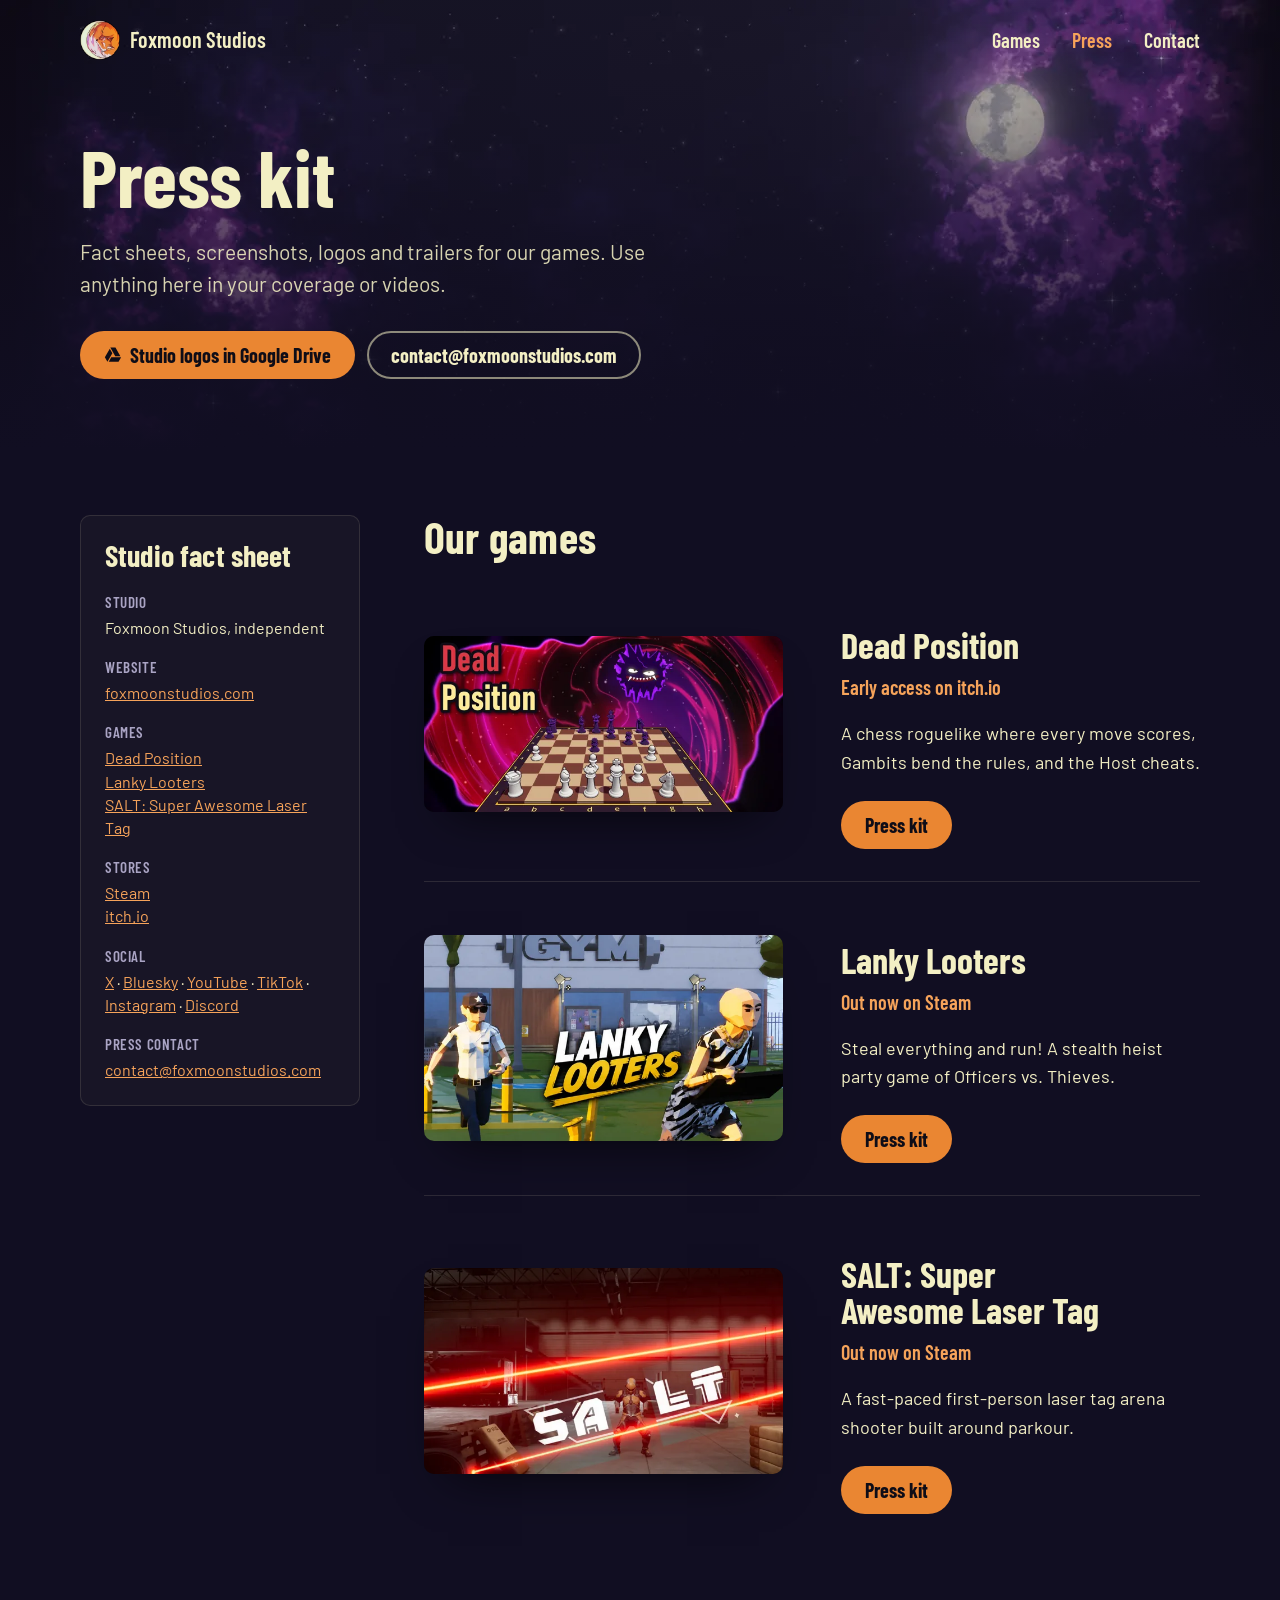
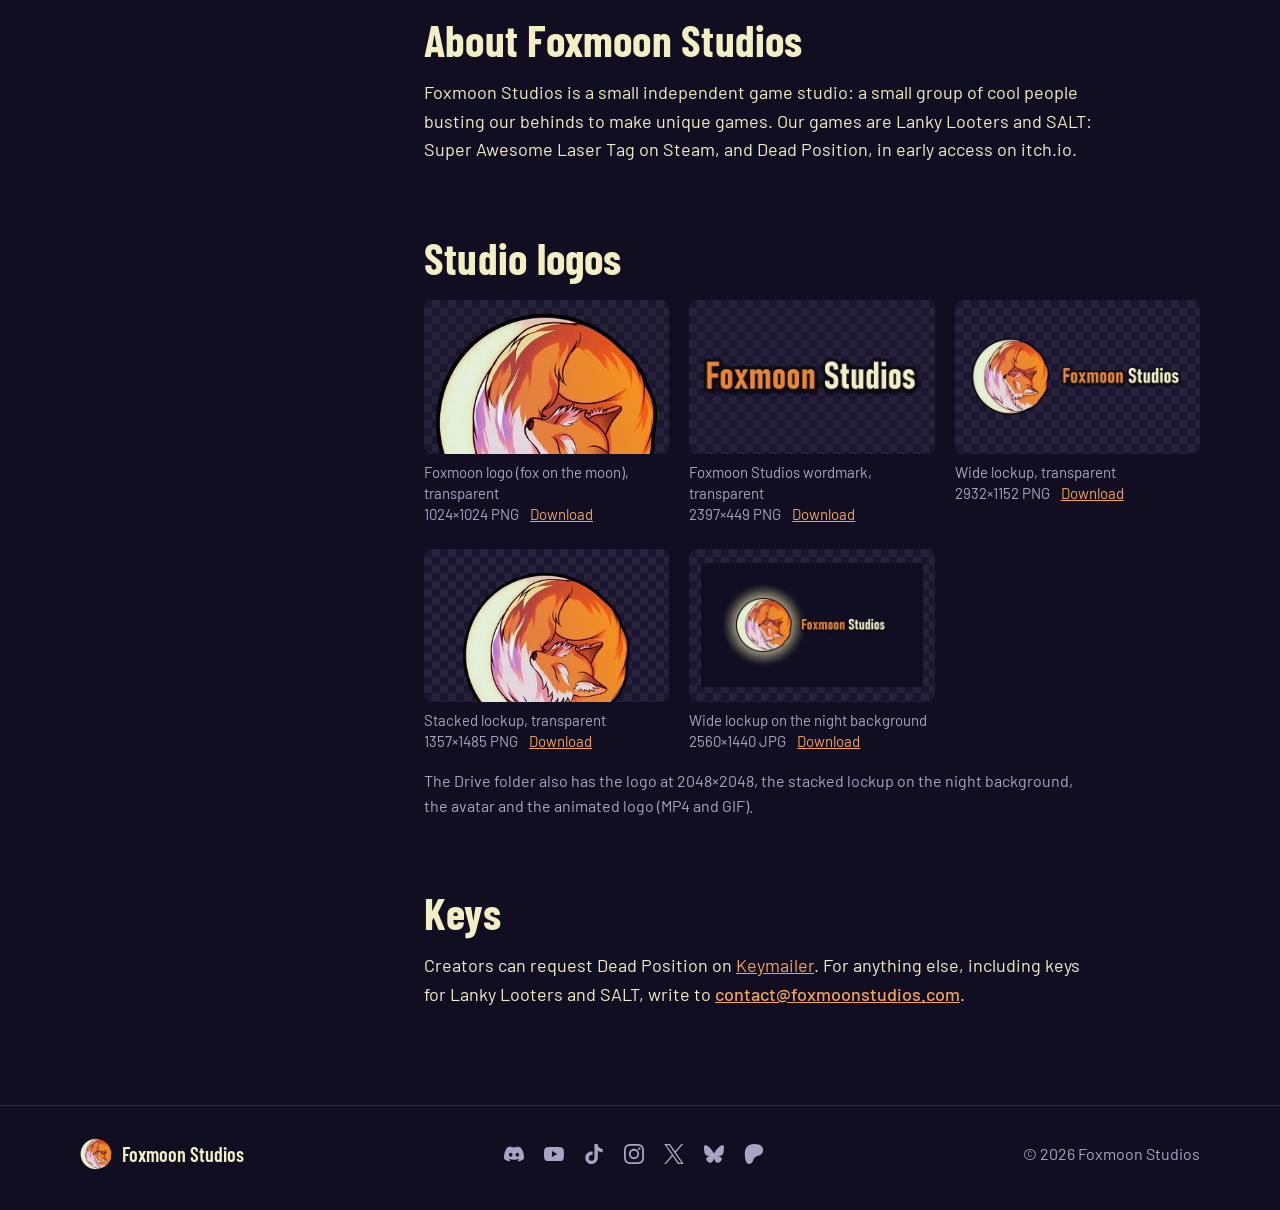
==== press/index.html @ f0e931e8 "Add press kits for Dead Position, Lanky Looters and SALT A press hub at /press/ (studio fact sheet, " ====
<!doctype html>
<html lang="en">
<head>
  <meta charset="utf-8">
  <meta name="viewport" content="width=device-width, initial-scale=1">
  <title>Press kit | Foxmoon Studios</title>
  <meta name="description" content="Press kits for Foxmoon Studios&#x27; games: fact sheets, screenshots, logos and trailers for Dead Position, Lanky Looters and SALT: Super Awesome Laser Tag.">
  <meta name="theme-color" content="#110e22">
  <link rel="canonical" href="https://foxmoonstudios.com/press/">

  <meta property="og:type" content="website">
  <meta property="og:site_name" content="Foxmoon Studios">
  <meta property="og:title" content="Press kit | Foxmoon Studios">
  <meta property="og:description" content="Press kits for Foxmoon Studios&#x27; games: fact sheets, screenshots, logos and trailers for Dead Position, Lanky Looters and SALT: Super Awesome Laser Tag.">
  <meta property="og:url" content="https://foxmoonstudios.com/press/">
  <meta property="og:image" content="https://foxmoonstudios.com/assets/og-image.jpg">
  <meta name="twitter:card" content="summary_large_image">
  <meta name="twitter:site" content="@FoxmoonStudios">

  <link rel="icon" href="/favicon.ico" sizes="48x48">
  <link rel="icon" href="/assets/favicon-64.png" type="image/png" sizes="64x64">
  <link rel="apple-touch-icon" href="/assets/apple-touch-icon.png">

  <link rel="preload" href="/assets/fonts/barlow-condensed-700.woff2" as="font" type="font/woff2" crossorigin>
  <link rel="preload" href="/assets/fonts/barlow-400.woff2" as="font" type="font/woff2" crossorigin>
  <link rel="stylesheet" href="/styles.css">
</head>
<body class="press-page">
  <svg width="0" height="0" style="position:absolute" aria-hidden="true">
    <symbol id="i-discord" viewBox="0 0 24 24"><path d="M20.317 4.3698a19.7913 19.7913 0 00-4.8851-1.5152.0741.0741 0 00-.0785.0371c-.211.3753-.4447.8648-.6083 1.2495-1.8447-.2762-3.68-.2762-5.4868 0-.1636-.3933-.4058-.8742-.6177-1.2495a.077.077 0 00-.0785-.037 19.7363 19.7363 0 00-4.8852 1.515.0699.0699 0 00-.0321.0277C.5334 9.0458-.319 13.5799.0992 18.0578a.0824.0824 0 00.0312.0561c2.0528 1.5076 4.0413 2.4228 5.9929 3.0294a.0777.0777 0 00.0842-.0276c.4616-.6304.8731-1.2952 1.226-1.9942a.076.076 0 00-.0416-.1057c-.6528-.2476-1.2743-.5495-1.8722-.8923a.077.077 0 01-.0076-.1277c.1258-.0943.2517-.1923.3718-.2914a.0743.0743 0 01.0776-.0105c3.9278 1.7933 8.18 1.7933 12.0614 0a.0739.0739 0 01.0785.0095c.1202.099.246.1981.3728.2924a.077.077 0 01-.0066.1276 12.2986 12.2986 0 01-1.873.8914.0766.0766 0 00-.0407.1067c.3604.698.7719 1.3628 1.225 1.9932a.076.076 0 00.0842.0286c1.961-.6067 3.9495-1.5219 6.0023-3.0294a.077.077 0 00.0313-.0552c.5004-5.177-.8382-9.6739-3.5485-13.6604a.061.061 0 00-.0312-.0286zM8.02 15.3312c-1.1825 0-2.1569-1.0857-2.1569-2.419 0-1.3332.9555-2.4189 2.157-2.4189 1.2108 0 2.1757 1.0952 2.1568 2.419 0 1.3332-.9555 2.4189-2.1569 2.4189zm7.9748 0c-1.1825 0-2.1569-1.0857-2.1569-2.419 0-1.3332.9554-2.4189 2.1569-2.4189 1.2108 0 2.1757 1.0952 2.1568 2.419 0 1.3332-.946 2.4189-2.1568 2.4189Z"/></symbol>
    <symbol id="i-patreon" viewBox="0 0 24 24"><path d="M22.957 7.21c-.004-3.064-2.391-5.576-5.191-6.482-3.478-1.125-8.064-.962-11.384.604C2.357 3.231 1.093 7.391 1.046 11.54c-.039 3.411.302 12.396 5.369 12.46 3.765.047 4.326-4.804 6.068-7.141 1.24-1.662 2.836-2.132 4.801-2.618 3.376-.836 5.678-3.501 5.673-7.031Z"/></symbol>
    <symbol id="i-youtube" viewBox="0 0 24 24"><path d="M23.498 6.186a3.016 3.016 0 0 0-2.122-2.136C19.505 3.545 12 3.545 12 3.545s-7.505 0-9.377.505A3.017 3.017 0 0 0 .502 6.186C0 8.07 0 12 0 12s0 3.93.502 5.814a3.016 3.016 0 0 0 2.122 2.136c1.871.505 9.376.505 9.376.505s7.505 0 9.377-.505a3.015 3.015 0 0 0 2.122-2.136C24 15.93 24 12 24 12s0-3.93-.502-5.814zM9.545 15.568V8.432L15.818 12l-6.273 3.568z"/></symbol>
    <symbol id="i-x" viewBox="0 0 24 24"><path d="M14.234 10.162 22.977 0h-2.072l-7.591 8.824L7.251 0H.258l9.168 13.343L.258 24H2.33l8.016-9.318L16.749 24h6.993zm-2.837 3.299-.929-1.329L3.076 1.56h3.182l5.965 8.532.929 1.329 7.754 11.09h-3.182z"/></symbol>
    <symbol id="i-tiktok" viewBox="0 0 24 24"><path d="M12.525.02c1.31-.02 2.61-.01 3.91-.02.08 1.53.63 3.09 1.75 4.17 1.12 1.11 2.7 1.62 4.24 1.79v4.03c-1.44-.05-2.89-.35-4.2-.97-.57-.26-1.1-.59-1.62-.93-.01 2.92.01 5.84-.02 8.75-.08 1.4-.54 2.79-1.35 3.94-1.31 1.92-3.58 3.17-5.91 3.21-1.43.08-2.86-.31-4.08-1.03-2.02-1.19-3.44-3.37-3.65-5.71-.02-.5-.03-1-.01-1.49.18-1.9 1.12-3.72 2.58-4.96 1.66-1.44 3.98-2.13 6.15-1.72.02 1.48-.04 2.96-.04 4.44-.99-.32-2.15-.23-3.02.37-.63.41-1.11 1.04-1.36 1.75-.21.51-.15 1.07-.14 1.61.24 1.64 1.82 3.02 3.5 2.87 1.12-.01 2.19-.66 2.77-1.61.19-.33.4-.67.41-1.06.1-1.79.06-3.57.07-5.36.01-4.03-.01-8.05.02-12.07z"/></symbol>
    <symbol id="i-instagram" viewBox="0 0 24 24"><path d="M7.0301.084c-1.2768.0602-2.1487.264-2.911.5634-.7888.3075-1.4575.72-2.1228 1.3877-.6652.6677-1.075 1.3368-1.3802 2.127-.2954.7638-.4956 1.6365-.552 2.914-.0564 1.2775-.0689 1.6882-.0626 4.947.0062 3.2586.0206 3.6671.0825 4.9473.061 1.2765.264 2.1482.5635 2.9107.308.7889.72 1.4573 1.388 2.1228.6679.6655 1.3365 1.0743 2.1285 1.38.7632.295 1.6361.4961 2.9134.552 1.2773.056 1.6884.069 4.9462.0627 3.2578-.0062 3.668-.0207 4.9478-.0814 1.28-.0607 2.147-.2652 2.9098-.5633.7889-.3086 1.4578-.72 2.1228-1.3881.665-.6682 1.0745-1.3378 1.3795-2.1284.2957-.7632.4966-1.636.552-2.9124.056-1.2809.0692-1.6898.063-4.948-.0063-3.2583-.021-3.6668-.0817-4.9465-.0607-1.2797-.264-2.1487-.5633-2.9117-.3084-.7889-.72-1.4568-1.3876-2.1228C21.2982 1.33 20.628.9208 19.8378.6165 19.074.321 18.2017.1197 16.9244.0645 15.6471.0093 15.236-.005 11.977.0014 8.718.0076 8.31.0215 7.0301.0839m.1402 21.6932c-1.17-.0509-1.8053-.2453-2.2287-.408-.5606-.216-.96-.4771-1.3819-.895-.422-.4178-.6811-.8186-.9-1.378-.1644-.4234-.3624-1.058-.4171-2.228-.0595-1.2645-.072-1.6442-.079-4.848-.007-3.2037.0053-3.583.0607-4.848.05-1.169.2456-1.805.408-2.2282.216-.5613.4762-.96.895-1.3816.4188-.4217.8184-.6814 1.3783-.9003.423-.1651 1.0575-.3614 2.227-.4171 1.2655-.06 1.6447-.072 4.848-.079 3.2033-.007 3.5835.005 4.8495.0608 1.169.0508 1.8053.2445 2.228.408.5608.216.96.4754 1.3816.895.4217.4194.6816.8176.9005 1.3787.1653.4217.3617 1.056.4169 2.2263.0602 1.2655.0739 1.645.0796 4.848.0058 3.203-.0055 3.5834-.061 4.848-.051 1.17-.245 1.8055-.408 2.2294-.216.5604-.4763.96-.8954 1.3814-.419.4215-.8181.6811-1.3783.9-.4224.1649-1.0577.3617-2.2262.4174-1.2656.0595-1.6448.072-4.8493.079-3.2045.007-3.5825-.006-4.848-.0608M16.953 5.5864A1.44 1.44 0 1 0 18.39 4.144a1.44 1.44 0 0 0-1.437 1.4424M5.8385 12.012c.0067 3.4032 2.7706 6.1557 6.173 6.1493 3.4026-.0065 6.157-2.7701 6.1506-6.1733-.0065-3.4032-2.771-6.1565-6.174-6.1498-3.403.0067-6.156 2.771-6.1496 6.1738M8 12.0077a4 4 0 1 1 4.008 3.9921A3.9996 3.9996 0 0 1 8 12.0077"/></symbol>
    <symbol id="i-bluesky" viewBox="0 0 24 24"><path d="M5.202 2.857C7.954 4.922 10.913 9.11 12 11.358c1.087-2.247 4.046-6.436 6.798-8.501C20.783 1.366 24 .213 24 3.883c0 .732-.42 6.156-.667 7.037-.856 3.061-3.978 3.842-6.755 3.37 4.854.826 6.089 3.562 3.422 6.299-5.065 5.196-7.28-1.304-7.847-2.97-.104-.305-.152-.448-.153-.327 0-.121-.05.022-.153.327-.568 1.666-2.782 8.166-7.847 2.97-2.667-2.737-1.432-5.473 3.422-6.3-2.777.473-5.899-.308-6.755-3.369C.42 10.04 0 4.615 0 3.883c0-3.67 3.217-2.517 5.202-1.026"/></symbol>
    <symbol id="i-steam" viewBox="0 0 24 24"><path d="M11.979 0C5.678 0 .511 4.86.022 11.037l6.432 2.658c.545-.371 1.203-.59 1.912-.59.063 0 .125.004.188.006l2.861-4.142V8.91c0-2.495 2.028-4.524 4.524-4.524 2.494 0 4.524 2.031 4.524 4.527s-2.03 4.525-4.524 4.525h-.105l-4.076 2.911c0 .052.004.105.004.159 0 1.875-1.515 3.396-3.39 3.396-1.635 0-3.016-1.173-3.331-2.727L.436 15.27C1.862 20.307 6.486 24 11.979 24c6.627 0 11.999-5.373 11.999-12S18.605 0 11.979 0zM7.54 18.21l-1.473-.61c.262.543.714.999 1.314 1.25 1.297.539 2.793-.076 3.332-1.375.263-.63.264-1.319.005-1.949s-.75-1.121-1.377-1.383c-.624-.26-1.29-.249-1.878-.03l1.523.63c.956.4 1.409 1.5 1.009 2.455-.397.957-1.497 1.41-2.454 1.012H7.54zm11.415-9.303c0-1.662-1.353-3.015-3.015-3.015-1.665 0-3.015 1.353-3.015 3.015 0 1.665 1.35 3.015 3.015 3.015 1.663 0 3.015-1.35 3.015-3.015zm-5.273-.005c0-1.252 1.013-2.266 2.265-2.266 1.249 0 2.266 1.014 2.266 2.266 0 1.251-1.017 2.265-2.266 2.265-1.253 0-2.265-1.014-2.265-2.265z"/></symbol>
    <symbol id="i-itch" viewBox="0 0 24 24"><path d="M3.13 1.338C2.08 1.96.02 4.328 0 4.95v1.03c0 1.303 1.22 2.45 2.325 2.45 1.33 0 2.436-1.102 2.436-2.41 0 1.308 1.07 2.41 2.4 2.41 1.328 0 2.362-1.102 2.362-2.41 0 1.308 1.137 2.41 2.466 2.41h.024c1.33 0 2.466-1.102 2.466-2.41 0 1.308 1.034 2.41 2.363 2.41 1.33 0 2.4-1.102 2.4-2.41 0 1.308 1.106 2.41 2.435 2.41C22.78 8.43 24 7.282 24 5.98V4.95c-.02-.62-2.082-2.99-3.13-3.612-3.253-.114-5.508-.134-8.87-.133-3.362 0-7.945.053-8.87.133zm6.376 6.477a2.74 2.74 0 0 1-.468.602c-.5.49-1.19.795-1.947.795a2.786 2.786 0 0 1-1.95-.795c-.182-.178-.32-.37-.446-.59-.127.222-.303.412-.486.59a2.788 2.788 0 0 1-1.95.795c-.092 0-.187-.025-.264-.052-.107 1.113-.152 2.176-.168 2.95v.005l-.006 1.167c.02 2.334-.23 7.564 1.03 8.85 1.952.454 5.545.662 9.15.663 3.605 0 7.198-.21 9.15-.664 1.26-1.284 1.01-6.514 1.03-8.848l-.006-1.167v-.004c-.016-.775-.06-1.838-.168-2.95-.077.026-.172.052-.263.052a2.788 2.788 0 0 1-1.95-.795c-.184-.178-.36-.368-.486-.59-.127.22-.265.412-.447.59a2.786 2.786 0 0 1-1.95.794c-.76 0-1.446-.303-1.948-.793a2.74 2.74 0 0 1-.468-.602 2.738 2.738 0 0 1-.463.602 2.787 2.787 0 0 1-1.95.794h-.16a2.787 2.787 0 0 1-1.95-.793 2.738 2.738 0 0 1-.464-.602zm-2.004 2.59v.002c.795.002 1.5 0 2.373.953.687-.072 1.406-.108 2.125-.107.72 0 1.438.035 2.125.107.873-.953 1.578-.95 2.372-.953.376 0 1.876 0 2.92 2.934l1.123 4.028c.832 2.995-.266 3.068-1.636 3.07-2.03-.075-3.156-1.55-3.156-3.025-1.124.184-2.436.276-3.748.277-1.312 0-2.624-.093-3.748-.277 0 1.475-1.125 2.95-3.156 3.026-1.37-.004-2.468-.077-1.636-3.072l1.122-4.027c1.045-2.934 2.545-2.934 2.92-2.934zM12 12.714c-.002.002-2.14 1.964-2.523 2.662l1.4-.056v1.22c0 .056.56.033 1.123.007.562.026 1.124.05 1.124-.008v-1.22l1.4.055C14.138 14.677 12 12.713 12 12.713z"/></symbol>
    <symbol id="i-download" viewBox="0 0 24 24"><path d="M11 3h2v9.17l3.59-3.58L18 10l-6 6-6-6 1.41-1.41L11 12.17zM5 18h14v2H5z"/></symbol>
    <symbol id="i-drive" viewBox="0 0 24 24"><path d="M7.71 3.5 1.15 15l3.43 6 6.55-11.5zM9.73 15 6.3 21h13.12l3.43-6zm12.12-1.5L15.29 2H8.43l6.56 11.5z"/></symbol>
    <symbol id="i-pause" viewBox="0 0 24 24"><path d="M6 4h4v16H6zM14 4h4v16h-4z"/></symbol>
    <symbol id="i-play" viewBox="0 0 24 24"><path d="M7 4v16l13-8z"/></symbol>
  </svg>

  <a class="skip" href="#main">Skip to content</a>

  <header class="site-header">
    <div class="wrap">
      <a class="brand" href="/" aria-label="Foxmoon Studios, home">
        <img src="/assets/fox-mark.webp" width="128" height="128" alt="">
        <span>Foxmoon Studios</span>
      </a>
      <nav class="site-nav" aria-label="Main">
        <ul>
          <li><a href="/#games">Games</a></li>
          <li><a href="/press/" aria-current="page">Press</a></li>
          <li><a href="/#contact">Contact</a></li>
        </ul>
      </nav>
    </div>
  </header>

  <main id="main">
    <section class="press-hero press-hero--studio">
      <div class="wrap">
        <h1>Press kit</h1>
        <p class="tagline">Fact sheets, screenshots, logos and trailers for our games. Use anything here in your coverage or videos.</p>
        <div class="actions">
          <a class="btn btn-primary" href="https://drive.google.com/drive/folders/1sYWnAkfx_IfPNrVnxdo467ZwsFC0ykCt?usp=sharing" target="_blank" rel="noopener">
            <svg aria-hidden="true"><use href="#i-drive"/></svg>
            Studio logos in Google Drive
          </a>
          <a class="btn btn-ghost" href="mailto:contact@foxmoonstudios.com">contact@foxmoonstudios.com</a>
        </div>
      </div>
    </section>

    <div class="wrap press-layout">
      <aside class="factsheet" aria-labelledby="facts-title">
        <h2 id="facts-title">Studio fact sheet</h2>
        <dl>
          <dt>Studio</dt>
          <dd>Foxmoon Studios, independent</dd>
          <dt>Website</dt>
          <dd><a href="https://foxmoonstudios.com/">foxmoonstudios.com</a></dd>
          <dt>Games</dt>
          <dd><a href="/press/dead-position/">Dead Position</a><br><a href="/press/lanky-looters/">Lanky Looters</a><br><a href="/press/salt/">SALT: Super Awesome Laser Tag</a></dd>
          <dt>Stores</dt>
          <dd><a href="https://store.steampowered.com/search/?developer=Foxmoon%20Studios" target="_blank" rel="noopener">Steam</a><br><a href="https://foxmoonstudios.itch.io/" target="_blank" rel="noopener">itch.io</a></dd>
          <dt>Social</dt>
          <dd><a href="https://x.com/FoxmoonStudios" target="_blank" rel="noopener">X</a> &middot; <a href="https://bsky.app/profile/foxmoonstudios.bsky.social" target="_blank" rel="noopener">Bluesky</a> &middot; <a href="https://www.youtube.com/channel/UCCgfZXBBQK3L-CTnOBrZfzQ" target="_blank" rel="noopener">YouTube</a> &middot; <a href="https://www.tiktok.com/@foxmoonstudiosofficial" target="_blank" rel="noopener">TikTok</a> &middot; <a href="https://www.instagram.com/foxmoonstudiosofficial/" target="_blank" rel="noopener">Instagram</a> &middot; <a href="https://discord.gg/VsGeaquYN5" target="_blank" rel="noopener">Discord</a></dd>
          <dt>Press contact</dt>
          <dd><a href="mailto:contact@foxmoonstudios.com">contact@foxmoonstudios.com</a></dd>
        </dl>
      </aside>

      <div class="press-main">
        <section class="press-block" aria-labelledby="games-title">
          <h2 id="games-title">Our games</h2>
          <ul class="game-list press-games">
          <li class="game">
            <a class="game-art" href="/press/dead-position/" tabindex="-1" aria-hidden="true">
              <img src="/press/img/dead-position/dead-position-banner-thumb.webp" width="640" height="313" loading="lazy" alt="">
            </a>
            <div class="game-info">
              <h3>Dead Position</h3>
              <p class="game-status">Early access on itch.io</p>
              <p class="game-desc">A chess roguelike where every move scores, Gambits bend the rules, and the Host cheats.</p>
              <a class="btn btn-primary" href="/press/dead-position/">Press kit</a>
            </div>
          </li>
          <li class="game">
            <a class="game-art" href="/press/lanky-looters/" tabindex="-1" aria-hidden="true">
              <img src="/press/img/lanky-looters/lanky-looters-capsule-thumb.webp" width="640" height="367" loading="lazy" alt="">
            </a>
            <div class="game-info">
              <h3>Lanky Looters</h3>
              <p class="game-status">Out now on Steam</p>
              <p class="game-desc">Steal everything and run! A stealth heist party game of Officers vs. Thieves.</p>
              <a class="btn btn-primary" href="/press/lanky-looters/">Press kit</a>
            </div>
          </li>
          <li class="game">
            <a class="game-art" href="/press/salt/" tabindex="-1" aria-hidden="true">
              <img src="/press/img/salt/salt-capsule-thumb.webp" width="640" height="367" loading="lazy" alt="">
            </a>
            <div class="game-info">
              <h3>SALT: Super Awesome Laser Tag</h3>
              <p class="game-status">Out now on Steam</p>
              <p class="game-desc">A fast-paced first-person laser tag arena shooter built around parkour.</p>
              <a class="btn btn-primary" href="/press/salt/">Press kit</a>
            </div>
          </li>
          </ul>
        </section>

        <section class="press-block" aria-labelledby="studio-about-title">
          <h2 id="studio-about-title">About Foxmoon Studios</h2>
          <p>Foxmoon Studios is a small independent game studio: a small group of cool people busting our behinds to make unique games. Our games are Lanky Looters and SALT: Super Awesome Laser Tag on Steam, and Dead Position, in early access on itch.io.</p>
        </section>

        <section class="press-block press-block--media" aria-labelledby="logos-title">
          <h2 id="logos-title">Studio logos</h2>
          <ul class="media-grid media-grid--art">
            <li>
              <a href="/press/img/studio/foxmoon-logo.png" download>
                <img src="/press/img/studio/foxmoon-logo-thumb.webp" width="320" height="320" loading="lazy" alt="Foxmoon logo (fox on the moon), transparent">
              </a>
              <p>Foxmoon logo (fox on the moon), transparent<br><span class="media-meta">1024&times;1024 PNG</span> <a href="/press/img/studio/foxmoon-logo.png" download>Download</a></p>
            </li>
            <li>
              <a href="/press/img/studio/foxmoon-wordmark.png" download>
                <img src="/press/img/studio/foxmoon-wordmark-thumb.webp" width="480" height="90" loading="lazy" alt="Foxmoon Studios wordmark, transparent">
              </a>
              <p>Foxmoon Studios wordmark, transparent<br><span class="media-meta">2397&times;449 PNG</span> <a href="/press/img/studio/foxmoon-wordmark.png" download>Download</a></p>
            </li>
            <li>
              <a href="/press/img/studio/foxmoon-lockup-wide.png" download>
                <img src="/press/img/studio/foxmoon-lockup-wide-thumb.webp" width="480" height="189" loading="lazy" alt="Wide lockup, transparent">
              </a>
              <p>Wide lockup, transparent<br><span class="media-meta">2932&times;1152 PNG</span> <a href="/press/img/studio/foxmoon-lockup-wide.png" download>Download</a></p>
            </li>
            <li>
              <a href="/press/img/studio/foxmoon-lockup-stacked.png" download>
                <img src="/press/img/studio/foxmoon-lockup-stacked-thumb.webp" width="320" height="350" loading="lazy" alt="Stacked lockup, transparent">
              </a>
              <p>Stacked lockup, transparent<br><span class="media-meta">1357&times;1485 PNG</span> <a href="/press/img/studio/foxmoon-lockup-stacked.png" download>Download</a></p>
            </li>
            <li>
              <a href="/press/img/studio/foxmoon-lockup-wide-night.jpg" download>
                <img src="/press/img/studio/foxmoon-lockup-wide-night-thumb.webp" width="480" height="270" loading="lazy" alt="Wide lockup on the night background">
              </a>
              <p>Wide lockup on the night background<br><span class="media-meta">2560&times;1440 JPG</span> <a href="/press/img/studio/foxmoon-lockup-wide-night.jpg" download>Download</a></p>
            </li>
          </ul>
          <p class="press-note">The Drive folder also has the logo at 2048&times;2048, the stacked lockup on the night background, the avatar and the animated logo (MP4 and GIF).</p>
        </section>

        <section class="press-block" aria-labelledby="keys-title">
          <h2 id="keys-title">Keys</h2>
          <p>Creators can request Dead Position on <a href="https://www.keymailer.co/g/games/a22d6a65" target="_blank" rel="noopener">Keymailer</a>. For anything else, including keys for Lanky Looters and SALT, write to <a class="press-email" href="mailto:contact@foxmoonstudios.com">contact@foxmoonstudios.com</a>.</p>
        </section>
      </div>
    </div>

  </main>

  <footer class="site-footer">
    <div class="wrap">
      <a class="brand" href="/">
        <img src="/assets/fox-mark.webp" width="128" height="128" alt="">
        <span>Foxmoon Studios</span>
      </a>
      <ul class="footer-socials">
        <li><a href="https://discord.gg/VsGeaquYN5" target="_blank" rel="noopener" aria-label="Discord"><svg aria-hidden="true"><use href="#i-discord"/></svg></a></li>
        <li><a href="https://www.youtube.com/channel/UCCgfZXBBQK3L-CTnOBrZfzQ" target="_blank" rel="noopener" aria-label="YouTube"><svg aria-hidden="true"><use href="#i-youtube"/></svg></a></li>
        <li><a href="https://www.tiktok.com/@foxmoonstudiosofficial" target="_blank" rel="noopener" aria-label="TikTok"><svg aria-hidden="true"><use href="#i-tiktok"/></svg></a></li>
        <li><a href="https://www.instagram.com/foxmoonstudiosofficial/" target="_blank" rel="noopener" aria-label="Instagram"><svg aria-hidden="true"><use href="#i-instagram"/></svg></a></li>
        <li><a href="https://x.com/FoxmoonStudios" target="_blank" rel="noopener" aria-label="X"><svg aria-hidden="true"><use href="#i-x"/></svg></a></li>
        <li><a href="https://bsky.app/profile/foxmoonstudios.bsky.social" target="_blank" rel="noopener" aria-label="Bluesky"><svg aria-hidden="true"><use href="#i-bluesky"/></svg></a></li>
        <li><a href="https://www.patreon.com/c/FoxmoonStudios" target="_blank" rel="noopener" aria-label="Patreon"><svg aria-hidden="true"><use href="#i-patreon"/></svg></a></li>
      </ul>
      <p>&copy; <span data-year>2026</span> Foxmoon Studios</p>
    </div>
  </footer>

  <script>
    document.querySelector("[data-year]").textContent = new Date().getFullYear();
  </script>
</body>
</html>
---- styles.css ----
/* Foxmoon Studios
   Colours come from the logo kit: the night behind the lockups, the fox's
   orange and the moon's cream from the wordmark, the nebula from the galaxy
   background. Type is Barlow Condensed, the nearest web face to the
   wordmark's Bahnschrift, with Barlow for reading. */

/* Barlow and Barlow Condensed, self-hosted (SIL Open Font License, assets/fonts/OFL.txt) */
@font-face { font-family: "Barlow"; font-weight: 400; font-style: normal; font-display: swap; src: url("assets/fonts/barlow-400.woff2") format("woff2"); }
@font-face { font-family: "Barlow"; font-weight: 500; font-style: normal; font-display: swap; src: url("assets/fonts/barlow-500.woff2") format("woff2"); }
@font-face { font-family: "Barlow Condensed"; font-weight: 600; font-style: normal; font-display: swap; src: url("assets/fonts/barlow-condensed-600.woff2") format("woff2"); }
@font-face { font-family: "Barlow Condensed"; font-weight: 700; font-style: normal; font-display: swap; src: url("assets/fonts/barlow-condensed-700.woff2") format("woff2"); }

:root {
  --night: #110e22;
  --deep: #0c0910;
  --fox: #ea8632;
  --fox-light: #f6a35a;
  --moon: #f3efc4;
  --nebula: #9048a0;
  --haze: #aaa4c4;
  --ink: #0f0d17;
  --line: rgb(243 239 196 / 0.12);

  --display: "Barlow Condensed", "Bahnschrift", "Arial Narrow", sans-serif;
  --text: "Barlow", "Segoe UI", system-ui, sans-serif;

  --gutter: clamp(1rem, 4vw, 2.5rem);
  --measure: 34rem;

  color-scheme: dark;
}

*,
*::before,
*::after {
  box-sizing: border-box;
}

html {
  scroll-behavior: smooth;
  -webkit-text-size-adjust: 100%;
}

body {
  margin: 0;
  background: var(--night);
  color: var(--moon);
  font: 400 1.125rem/1.6 var(--text);
  overflow-x: hidden;
}

img,
video,
svg {
  display: block;
  max-width: 100%;
}

a {
  color: inherit;
}

h1,
h2,
h3 {
  font-family: var(--display);
  font-weight: 700;
  line-height: 1;
  margin: 0;
  text-wrap: balance;
}

h2 {
  font-size: clamp(2.5rem, 6vw, 4rem);
  letter-spacing: 0.005em;
}

h3 {
  font-size: clamp(2rem, 4vw, 2.75rem);
}

p {
  margin: 0;
}

:focus-visible {
  outline: 3px solid var(--fox-light);
  outline-offset: 3px;
  border-radius: 4px;
}

.skip {
  position: absolute;
  left: var(--gutter);
  top: -4rem;
  z-index: 10;
  padding: 0.5rem 1rem;
  background: var(--fox);
  color: var(--ink);
  font-weight: 600;
  text-decoration: none;
  border-radius: 6px;
}

.skip:focus {
  top: 1rem;
}

.wrap {
  width: min(100% - 2 * var(--gutter), 70rem);
  margin-inline: auto;
}

/* Header */

.site-header {
  position: absolute;
  inset: 0 0 auto;
  z-index: 5;
  padding-block: 1.25rem;
}

.site-header .wrap {
  display: flex;
  align-items: center;
  justify-content: space-between;
  gap: 1rem;
}

.brand {
  display: flex;
  align-items: center;
  gap: 0.625rem;
  font-family: var(--display);
  font-weight: 600;
  font-size: 1.375rem;
  text-decoration: none;
}

.brand img {
  width: 2.5rem;
  height: 2.5rem;
}

.site-nav ul {
  display: flex;
  gap: clamp(1rem, 3vw, 2rem);
  margin: 0;
  padding: 0;
  list-style: none;
}

.site-nav a {
  font-family: var(--display);
  font-weight: 600;
  font-size: 1.25rem;
  text-decoration: none;
  color: var(--moon);
}

.site-nav a:hover {
  color: var(--fox-light);
}

/* Hero: the sleeping fox under the galaxy's moon */

.hero {
  position: relative;
  min-height: 100svh;
  display: grid;
  place-items: center;
  padding: 6.5rem var(--gutter) 5rem;
  text-align: center;
  background:
    linear-gradient(to bottom, rgb(17 14 34 / 0) 72%, var(--night)),
    url("assets/galaxy.webp") 70% 0 / cover no-repeat,
    var(--deep);
}

.hero-inner {
  display: grid;
  justify-items: center;
}

.fox {
  position: relative;
  width: min(64vw, 23rem);
  aspect-ratio: 1;
}

.fox::before {
  content: "";
  position: absolute;
  inset: -22%;
  border-radius: 50%;
  background: radial-gradient(
    circle,
    rgb(243 239 196 / 0.34) 0%,
    rgb(243 239 196 / 0.16) 34%,
    rgb(243 239 196 / 0.05) 52%,
    rgb(243 239 196 / 0) 68%
  );
  pointer-events: none;
}

.fox-media {
  position: absolute;
  inset: 0;
  width: 100%;
  height: 100%;
}

.fox-toggle {
  position: absolute;
  right: -0.25rem;
  bottom: 0.25rem;
  display: grid;
  place-items: center;
  width: 2.25rem;
  height: 2.25rem;
  padding: 0;
  border: 1px solid rgb(243 239 196 / 0.3);
  border-radius: 50%;
  background: rgb(12 9 16 / 0.6);
  color: var(--moon);
  cursor: pointer;
  opacity: 0.7;
}

.fox-toggle:hover,
.fox-toggle:focus-visible {
  opacity: 1;
}

.fox-toggle svg {
  width: 0.875rem;
  height: 0.875rem;
  fill: currentColor;
}

.fox-toggle[hidden] {
  display: none;
}

.hero h1 {
  width: min(88vw, 38rem);
  margin-top: clamp(1.25rem, 4vw, 2rem);
}

.hero h1 img {
  width: 100%;
  height: auto;
}

.tagline {
  max-width: 30rem;
  margin-top: 1.25rem;
  font-size: clamp(1.125rem, 2.4vw, 1.3125rem);
  line-height: 1.5;
  color: rgb(243 239 196 / 0.88);
}

.actions {
  display: flex;
  flex-wrap: wrap;
  justify-content: center;
  gap: 0.75rem;
  margin-top: 2rem;
}

/* Buttons */

.btn {
  display: inline-flex;
  align-items: center;
  gap: 0.5rem;
  min-height: 3rem;
  padding: 0.625rem 1.375rem;
  border: 2px solid transparent;
  border-radius: 999px;
  font-family: var(--display);
  font-weight: 700;
  font-size: 1.25rem;
  line-height: 1;
  text-decoration: none;
  transition: background-color 0.15s, color 0.15s, border-color 0.15s;
}

.btn svg {
  width: 1.125rem;
  height: 1.125rem;
  fill: currentColor;
  flex: none;
}

.btn-primary {
  background: var(--fox);
  color: var(--ink);
}

.btn-primary:hover {
  background: var(--fox-light);
}

.btn-ghost {
  border-color: rgb(243 239 196 / 0.55);
  color: var(--moon);
}

.btn-ghost:hover {
  border-color: var(--moon);
  background: rgb(243 239 196 / 0.08);
}

/* Games */

.section {
  padding-block: clamp(4rem, 10vw, 7rem);
}

.games {
  padding-top: clamp(2rem, 6vw, 4rem);
}

.game-list {
  margin: clamp(2rem, 5vw, 3rem) 0 0;
  padding: 0;
  list-style: none;
}

.game {
  display: grid;
  grid-template-columns: minmax(0, 1.15fr) minmax(0, 1fr);
  gap: clamp(1.5rem, 4.5vw, 4rem);
  align-items: center;
  padding-block: clamp(2rem, 5vw, 3.25rem);
}

.game + .game {
  border-top: 1px solid var(--line);
}

.game-art {
  display: block;
  border-radius: 10px;
  overflow: hidden;
  background: var(--deep);
  box-shadow: 0 1.5rem 3rem -1.5rem rgb(0 0 0 / 0.7);
}

.game-art img {
  width: 100%;
  height: auto;
  transition: transform 0.3s ease;
}

.game-art:hover img {
  transform: scale(1.025);
}

.game-status {
  margin-top: 0.625rem;
  font-family: var(--display);
  font-weight: 600;
  font-size: 1.25rem;
  color: var(--fox-light);
}

.game-desc {
  max-width: var(--measure);
  margin-top: 1rem;
}

.game .btn {
  margin-top: 1.5rem;
}

/* Prototypes: a smaller tier under the released games */

.prototypes {
  margin-top: clamp(1rem, 3vw, 2rem);
  padding-top: clamp(2.5rem, 6vw, 4rem);
  border-top: 1px solid var(--line);
}

.tier {
  font-size: clamp(1.75rem, 3.5vw, 2.25rem);
  color: var(--haze);
}

.tier-note {
  max-width: var(--measure);
  margin-top: 0.5rem;
  color: var(--haze);
}

.prototypes .game-list {
  margin-top: 0;
}

.stores {
  display: flex;
  flex-wrap: wrap;
  align-items: center;
  gap: 0.75rem 1rem;
  margin-top: clamp(2.5rem, 6vw, 4rem);
  padding-top: clamp(2rem, 5vw, 3rem);
  border-top: 1px solid var(--line);
  font-family: var(--display);
  font-weight: 600;
  font-size: 1.375rem;
  color: var(--haze);
}

.game--small {
  grid-template-columns: 19.6875rem minmax(0, 1fr);
  padding-bottom: 0;
}

.game-title {
  margin: 0;
  font-family: var(--display);
  font-weight: 700;
  font-size: clamp(1.75rem, 3.5vw, 2.25rem);
  line-height: 1;
}

/* Follow along */

.follow {
  background:
    radial-gradient(60rem 30rem at 85% 0%, rgb(144 72 160 / 0.22), transparent 70%),
    var(--deep);
}

.lede {
  max-width: var(--measure);
  margin-top: 1.25rem;
  font-size: 1.25rem;
  color: rgb(243 239 196 / 0.9);
}

.socials {
  display: flex;
  flex-wrap: wrap;
  gap: 1.5rem clamp(0.75rem, 3vw, 2rem);
  margin: 2.5rem 0 0;
  padding: 0;
  list-style: none;
}

.socials a {
  display: grid;
  justify-items: center;
  gap: 0.625rem;
  width: 5rem;
  text-decoration: none;
}

.social-icon {
  display: grid;
  place-items: center;
  width: 4rem;
  height: 4rem;
  border: 2px solid rgb(243 239 196 / 0.3);
  border-radius: 50%;
  transition: border-color 0.15s, background-color 0.15s;
}

.social-icon svg {
  width: 1.75rem;
  height: 1.75rem;
  fill: var(--moon);
  transition: fill 0.15s;
}

.social-name {
  font-family: var(--display);
  font-weight: 600;
  font-size: 1.125rem;
  line-height: 1.1;
  color: var(--haze);
  transition: color 0.15s;
}

.socials a:hover .social-icon {
  border-color: var(--fox-light);
  background: rgb(243 239 196 / 0.06);
}

.socials a:hover svg {
  fill: var(--fox-light);
}

.socials a:hover .social-name {
  color: var(--moon);
}

/* Contact */

.contact .wrap {
  display: grid;
  grid-template-columns: minmax(0, 1fr) auto;
  gap: 2rem;
  align-items: end;
}

.contact p {
  max-width: var(--measure);
  margin-top: 1rem;
  color: rgb(243 239 196 / 0.9);
}

.email {
  display: inline-block;
  margin-top: 1.5rem;
  font-family: var(--display);
  font-weight: 700;
  font-size: clamp(1.75rem, 6vw, 3rem);
  line-height: 1.1;
  color: var(--fox);
  text-decoration: underline;
  text-decoration-thickness: 2px;
  text-underline-offset: 0.18em;
  overflow-wrap: anywhere;
}

.email:hover {
  color: var(--fox-light);
}

.contact-fox {
  width: clamp(6rem, 14vw, 9rem);
  height: auto;
  opacity: 0.95;
}

/* Footer */

.site-footer {
  padding-block: 2rem 2.5rem;
  border-top: 1px solid var(--line);
  font-size: 1rem;
  color: var(--haze);
}

.site-footer .wrap {
  display: flex;
  flex-wrap: wrap;
  align-items: center;
  justify-content: space-between;
  gap: 1rem;
}

.site-footer .brand {
  font-size: 1.25rem;
  color: var(--moon);
}

.site-footer .brand img {
  width: 2rem;
  height: 2rem;
}

.footer-socials {
  display: flex;
  flex-wrap: wrap;
  gap: 0.5rem;
  margin: 0;
  padding: 0;
  list-style: none;
}

.footer-socials a {
  display: block;
  padding: 0.375rem;
}

.footer-socials svg {
  width: 1.25rem;
  height: 1.25rem;
  fill: var(--haze);
  transition: fill 0.15s;
}

.footer-socials a:hover svg {
  fill: var(--moon);
}

/* 404 */

.lost {
  min-height: 100svh;
  display: grid;
  place-items: center;
  padding: 6rem var(--gutter) 4rem;
  text-align: center;
  background:
    url("assets/galaxy-1280.webp") 70% 0 / cover no-repeat,
    var(--deep);
}

.lost .fox {
  width: min(56vw, 16rem);
  margin-inline: auto;
}

.lost h1 {
  margin-top: 2rem;
  font-size: clamp(2.5rem, 7vw, 4rem);
}

.lost p {
  margin-top: 1rem;
  color: rgb(243 239 196 / 0.88);
}

.lost .actions {
  margin-top: 1.75rem;
}

/* Press kit pages (press/) */

.site-nav a[aria-current="page"] {
  color: var(--fox-light);
}

.press-hero {
  padding: 8.5rem 0 clamp(3rem, 7vw, 4.5rem);
  background:
    linear-gradient(to bottom, rgb(17 14 34 / 0.55), rgb(17 14 34 / 0.8) 60%, var(--night)),
    var(--press-art) center 30% / cover no-repeat,
    var(--deep);
}

.press-hero--studio {
  background:
    linear-gradient(to bottom, rgb(17 14 34 / 0.2), var(--night)),
    url("assets/galaxy-1280.webp") 70% 0 / cover no-repeat,
    var(--deep);
}

.press-hero h1 {
  font-size: clamp(2.75rem, 7vw, 5rem);
}

.press-hero .tagline {
  max-width: 38rem;
}

.press-hero .actions,
.actions--left {
  justify-content: flex-start;
}

.press-kicker {
  margin-bottom: 0.75rem;
  font-family: var(--display);
  font-weight: 600;
  font-size: 1.25rem;
  color: var(--fox-light);
}

.press-kicker a {
  text-decoration: none;
}

.press-kicker a::before {
  content: "\2190\00a0";
}

.press-layout {
  display: grid;
  grid-template-columns: 17.5rem minmax(0, 1fr);
  gap: clamp(2rem, 5vw, 4rem);
  align-items: start;
  padding-block: clamp(2.5rem, 6vw, 4rem) clamp(4rem, 9vw, 6rem);
}

.factsheet {
  position: sticky;
  top: 1.5rem;
  padding: 1.5rem;
  border: 1px solid var(--line);
  border-radius: 10px;
  background: rgb(243 239 196 / 0.03);
}

.factsheet h2 {
  font-size: 1.875rem;
}

.factsheet dl {
  margin: 1.25rem 0 0;
}

.factsheet dt {
  font-family: var(--display);
  font-weight: 600;
  font-size: 0.9375rem;
  letter-spacing: 0.04em;
  text-transform: uppercase;
  color: var(--haze);
}

.factsheet dd {
  margin: 0.125rem 0 1rem;
  font-size: 1rem;
  line-height: 1.45;
}

.factsheet dd:last-child {
  margin-bottom: 0;
}

.factsheet a,
.press-main a:not(.btn):not(.game-art) {
  color: var(--fox-light);
}

.press-block + .press-block {
  margin-top: clamp(3rem, 6vw, 4.5rem);
}

.press-block h2 {
  font-size: clamp(2rem, 4.5vw, 2.75rem);
}

.press-block h3 {
  margin-top: 1.75rem;
  font-size: 1.625rem;
}

.press-block > p,
.press-block > h3 + p {
  max-width: 42rem;
  margin-top: 1rem;
}

.press-block h3 + p {
  margin-top: 0.5rem;
}

.feature-list {
  max-width: 42rem;
  margin: 1.25rem 0 0;
  padding-left: 1.25rem;
}

.feature-list li + li {
  margin-top: 0.5rem;
}

.feature-list li::marker {
  color: var(--fox);
}

.press-note {
  font-size: 1rem;
  color: var(--haze);
}

.press-email {
  font-weight: 500;
  overflow-wrap: anywhere;
}

.video {
  margin-top: 1.25rem;
  aspect-ratio: 16 / 9;
  border-radius: 10px;
  overflow: hidden;
  background: var(--deep);
}

.video iframe {
  width: 100%;
  height: 100%;
  border: 0;
}

.media-grid {
  display: grid;
  grid-template-columns: repeat(auto-fill, minmax(14rem, 1fr));
  gap: 1.5rem 1.25rem;
  margin: 1.25rem 0 0;
  padding: 0;
  list-style: none;
}

.media-grid li > a {
  display: block;
  border-radius: 8px;
  overflow: hidden;
  background: var(--deep);
}

.media-grid img {
  width: 100%;
  height: auto;
}

/* Logos and art sit on a checkerboard so their transparency shows. */
.media-grid--art li > a {
  display: grid;
  place-items: center;
  aspect-ratio: 16 / 10;
  padding: 0.75rem;
  background:
    repeating-conic-gradient(rgb(243 239 196 / 0.06) 0 25%, transparent 0 50%) 0 0 / 1rem 1rem,
    #1a1530;
}

.media-grid--art img {
  width: auto;
  max-height: 100%;
  object-fit: contain;
}

.media-grid p {
  margin-top: 0.5rem;
  font-size: 0.9375rem;
  line-height: 1.4;
  color: var(--haze);
}

.media-meta {
  margin-right: 0.5rem;
}

.press-games {
  margin-top: 0.5rem;
}

.press-games .game {
  grid-template-columns: minmax(0, 1fr) minmax(0, 1fr);
  padding-block: 2rem;
}

.press-games h3 {
  font-size: clamp(1.75rem, 3.2vw, 2.25rem);
}

@media (max-width: 900px) {
  .press-layout {
    grid-template-columns: minmax(0, 1fr);
  }

  .factsheet {
    position: static;
  }
}

/* Printing a press page gives a plain fact sheet: no media, no buttons. */
@media print {
  body {
    background: #fff;
    color: #111;
    font-size: 11pt;
  }

  .site-header {
    position: static;
    padding-block: 0 1rem;
  }

  .site-nav,
  .skip,
  .press-kicker,
  .actions,
  .press-block--media,
  .video,
  .footer-socials {
    display: none !important;
  }

  .press-hero,
  .press-hero--studio {
    padding: 0 0 1.5rem;
    background: none;
  }

  .press-hero h1 {
    font-size: 30pt;
  }

  .tagline,
  .press-note,
  .factsheet dt,
  .site-footer {
    color: #444;
  }

  .press-layout {
    grid-template-columns: 15rem minmax(0, 1fr);
    padding-block: 0;
  }

  .factsheet {
    position: static;
    border-color: #ccc;
    background: none;
  }

  .factsheet a,
  .press-main a:not(.btn):not(.game-art) {
    color: #111;
  }

  .press-block + .press-block {
    margin-top: 1.75rem;
  }

  .press-block h2 {
    font-size: 20pt;
  }

  .press-block h3 {
    margin-top: 1rem;
    font-size: 14pt;
  }

  .press-games .game-art {
    display: none;
  }

  .press-games .game {
    grid-template-columns: minmax(0, 1fr);
    padding-block: 0.75rem;
    border-color: #ccc;
  }

  .site-footer {
    margin-top: 2rem;
    border-color: #ccc;
  }

  .site-footer .brand {
    color: #111;
  }
}

/* Small screens */

@media (max-width: 760px) {
  .game,
  .game--small {
    grid-template-columns: minmax(0, 1fr);
  }

  .game--small .game-art {
    max-width: 19.6875rem;
  }

  .contact .wrap {
    grid-template-columns: minmax(0, 1fr);
  }

  .contact-fox {
    display: none;
  }

  .hero {
    background:
      linear-gradient(to bottom, rgb(17 14 34 / 0) 72%, var(--night)),
      url("assets/galaxy-1280.webp") 78% 0 / cover no-repeat,
      var(--deep);
  }
}

@media (max-width: 480px) {
  .site-header .brand span {
    position: absolute;
    width: 1px;
    height: 1px;
    overflow: hidden;
    clip-path: inset(50%);
    white-space: nowrap;
  }

  .actions .btn {
    flex: 1 1 100%;
    justify-content: center;
  }

  .socials a {
    width: 4.25rem;
  }

  .social-icon {
    width: 3.5rem;
    height: 3.5rem;
  }
}

@media (prefers-reduced-motion: reduce) {
  html {
    scroll-behavior: auto;
  }

  .game-art img,
  .btn,
  .social-icon,
  .social-icon svg,
  .social-name,
  .footer-socials svg {
    transition: none;
  }

  .game-art:hover img {
    transform: none;
  }
}
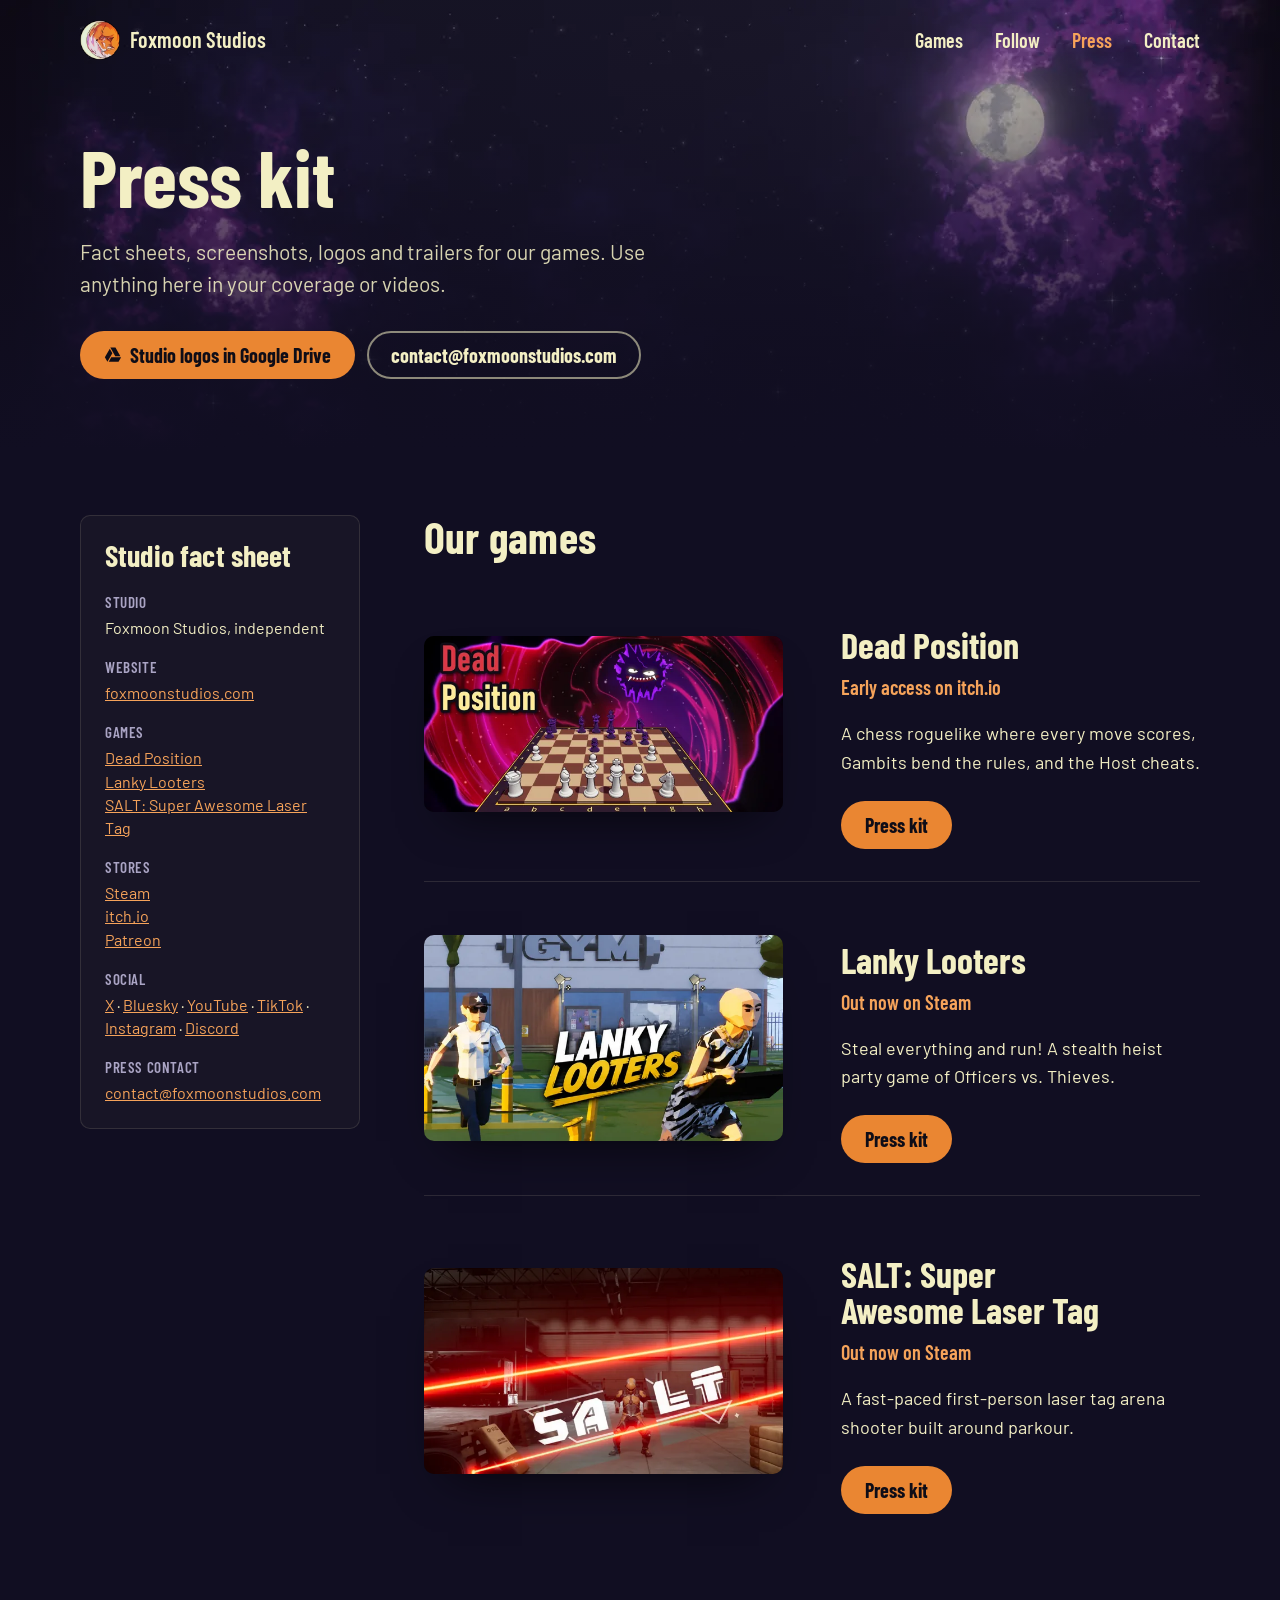
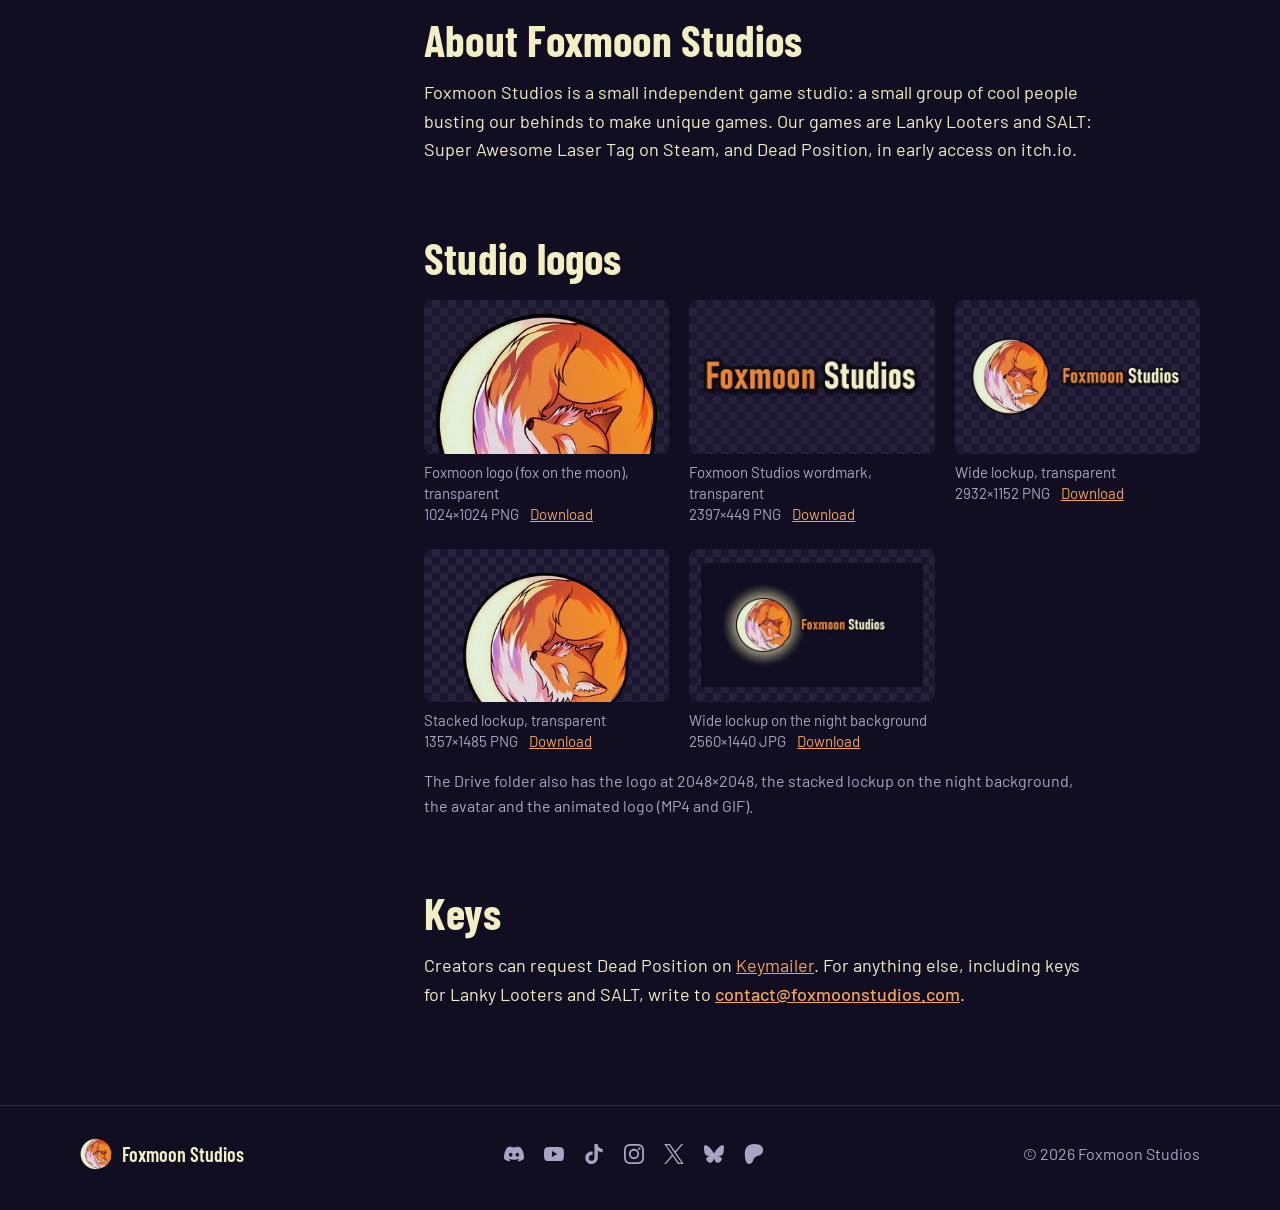
==== commit 64be8dbd: "Keep the header on screen; fix the press pages' nav and wording - The header is fixed to the top of " ====
--- a/press/index.html
+++ b/press/index.html
@@ -53,6 +53,7 @@
       <nav class="site-nav" aria-label="Main">
         <ul>
           <li><a href="/#games">Games</a></li>
+          <li><a href="/#follow">Follow</a></li>
           <li><a href="/press/" aria-current="page">Press</a></li>
           <li><a href="/#contact">Contact</a></li>
         </ul>
@@ -86,7 +87,7 @@
           <dt>Games</dt>
           <dd><a href="/press/dead-position/">Dead Position</a><br><a href="/press/lanky-looters/">Lanky Looters</a><br><a href="/press/salt/">SALT: Super Awesome Laser Tag</a></dd>
           <dt>Stores</dt>
-          <dd><a href="https://store.steampowered.com/search/?developer=Foxmoon%20Studios" target="_blank" rel="noopener">Steam</a><br><a href="https://foxmoonstudios.itch.io/" target="_blank" rel="noopener">itch.io</a></dd>
+          <dd><a href="https://store.steampowered.com/search/?developer=Foxmoon%20Studios" target="_blank" rel="noopener">Steam</a><br><a href="https://foxmoonstudios.itch.io/" target="_blank" rel="noopener">itch.io</a><br><a href="https://www.patreon.com/c/FoxmoonStudios" target="_blank" rel="noopener">Patreon</a></dd>
           <dt>Social</dt>
           <dd><a href="https://x.com/FoxmoonStudios" target="_blank" rel="noopener">X</a> &middot; <a href="https://bsky.app/profile/foxmoonstudios.bsky.social" target="_blank" rel="noopener">Bluesky</a> &middot; <a href="https://www.youtube.com/channel/UCCgfZXBBQK3L-CTnOBrZfzQ" target="_blank" rel="noopener">YouTube</a> &middot; <a href="https://www.tiktok.com/@foxmoonstudiosofficial" target="_blank" rel="noopener">TikTok</a> &middot; <a href="https://www.instagram.com/foxmoonstudiosofficial/" target="_blank" rel="noopener">Instagram</a> &middot; <a href="https://discord.gg/VsGeaquYN5" target="_blank" rel="noopener">Discord</a></dd>
           <dt>Press contact</dt>
@@ -206,6 +207,15 @@
 
   <script>
     document.querySelector("[data-year]").textContent = new Date().getFullYear();
+
+    // The header stays at the top; once the page scrolls under it, it gets
+    // a backdrop (.is-scrolled in styles.css) so the links stay readable.
+    (function () {
+      var header = document.querySelector(".site-header");
+      function update() { header.classList.toggle("is-scrolled", window.scrollY > 8); }
+      update();
+      window.addEventListener("scroll", update, { passive: true });
+    })();
   </script>
 </body>
 </html>
--- a/styles.css
+++ b/styles.css
@@ -38,6 +38,7 @@
 
 html {
   scroll-behavior: smooth;
+  scroll-padding-top: 5rem; /* jump links land below the fixed header */
   -webkit-text-size-adjust: 100%;
 }
 
@@ -93,7 +94,7 @@
   position: absolute;
   left: var(--gutter);
   top: -4rem;
-  z-index: 10;
+  z-index: 30;
   padding: 0.5rem 1rem;
   background: var(--fox);
   color: var(--ink);
@@ -111,13 +112,24 @@
   margin-inline: auto;
 }
 
-/* Header */
+/* Header: stays at the top of the screen. It's clear over the hero, and
+   once the page scrolls under it (the script adds .is-scrolled) it slims
+   down and gets a backdrop so the links stay readable. */
 
 .site-header {
-  position: absolute;
+  position: fixed;
   inset: 0 0 auto;
-  z-index: 5;
+  z-index: 20;
   padding-block: 1.25rem;
+  transition: padding-block 0.2s, background-color 0.2s, box-shadow 0.2s;
+}
+
+.site-header.is-scrolled {
+  padding-block: 0.625rem;
+  background: rgb(12 9 16 / 0.86);
+  box-shadow: 0 1px 0 var(--line);
+  -webkit-backdrop-filter: blur(12px);
+  backdrop-filter: blur(12px);
 }
 
 .site-header .wrap {
@@ -859,9 +871,13 @@
     font-size: 11pt;
   }
 
-  .site-header {
+  .site-header,
+  .site-header.is-scrolled {
     position: static;
     padding-block: 0 1rem;
+    background: none;
+    box-shadow: none;
+    backdrop-filter: none;
   }
 
   .site-nav,
@@ -998,6 +1014,7 @@
     scroll-behavior: auto;
   }
 
+  .site-header,
   .game-art img,
   .btn,
   .social-icon,
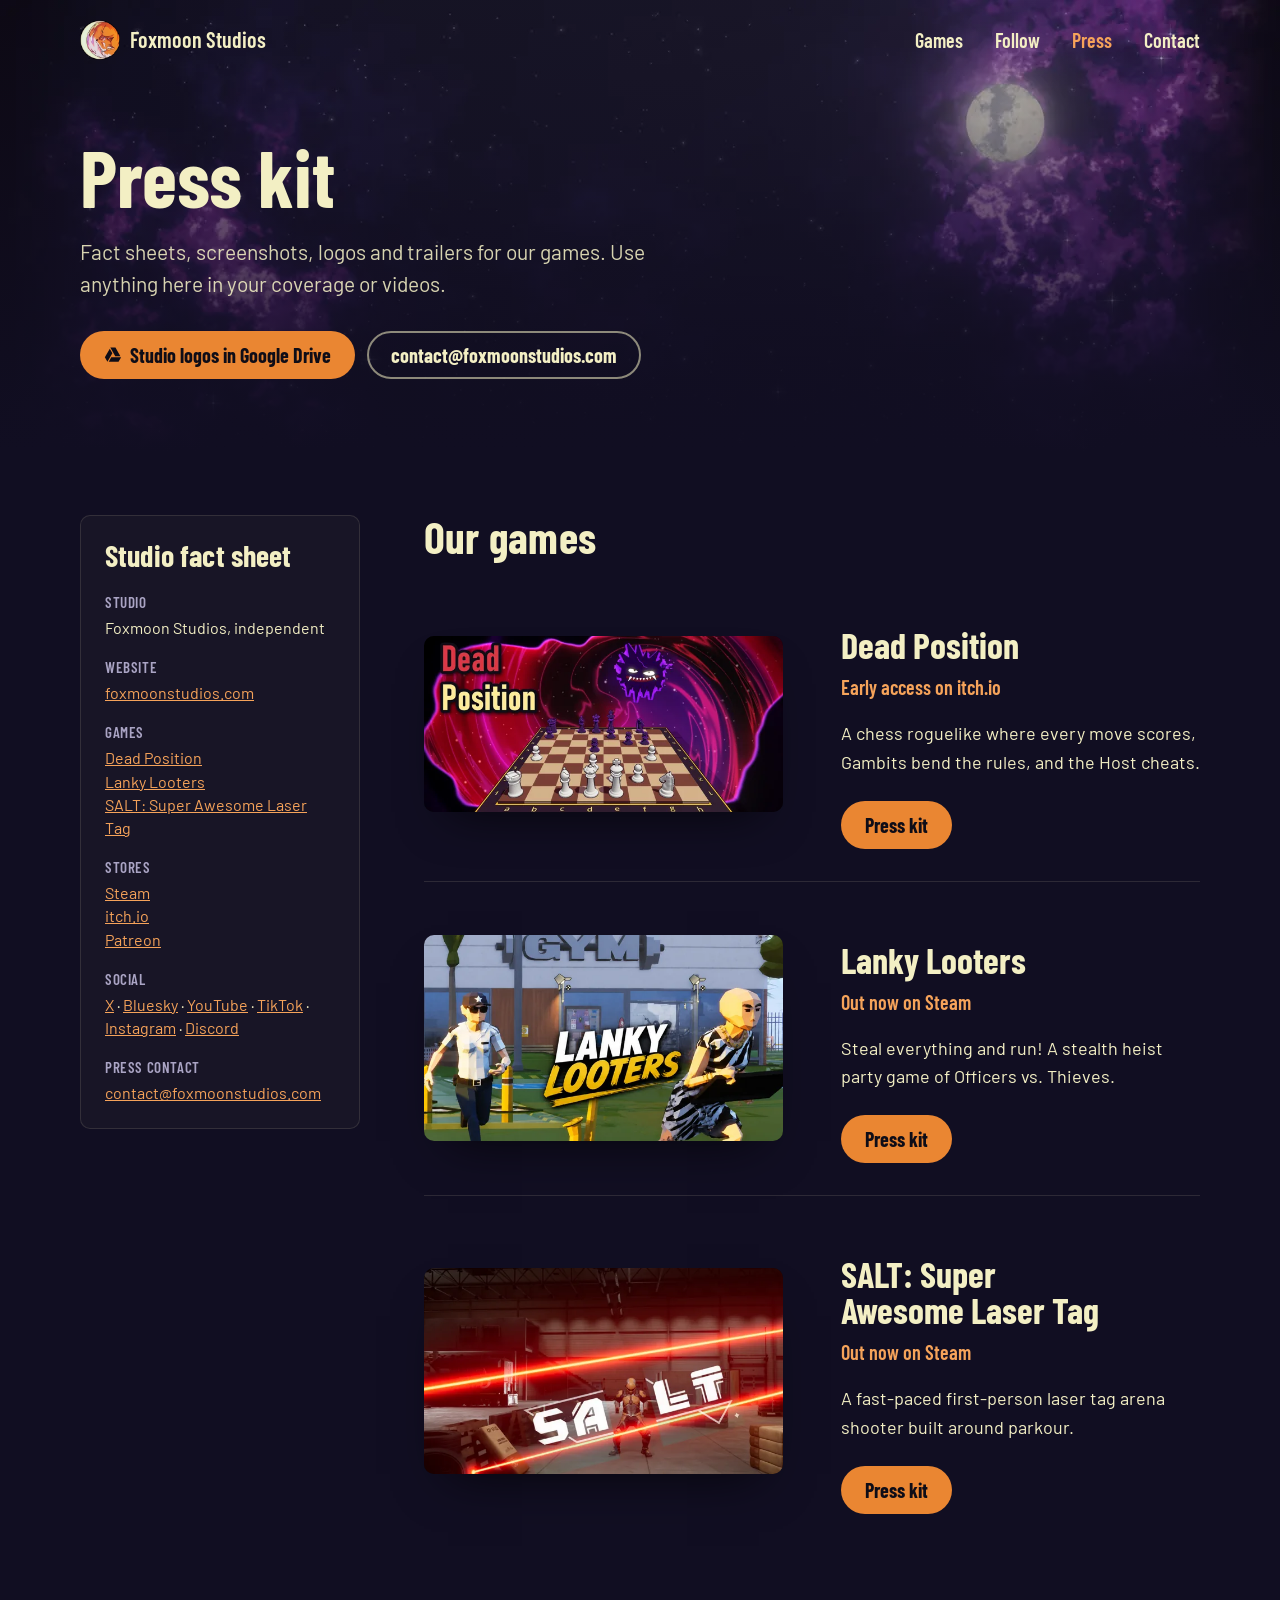
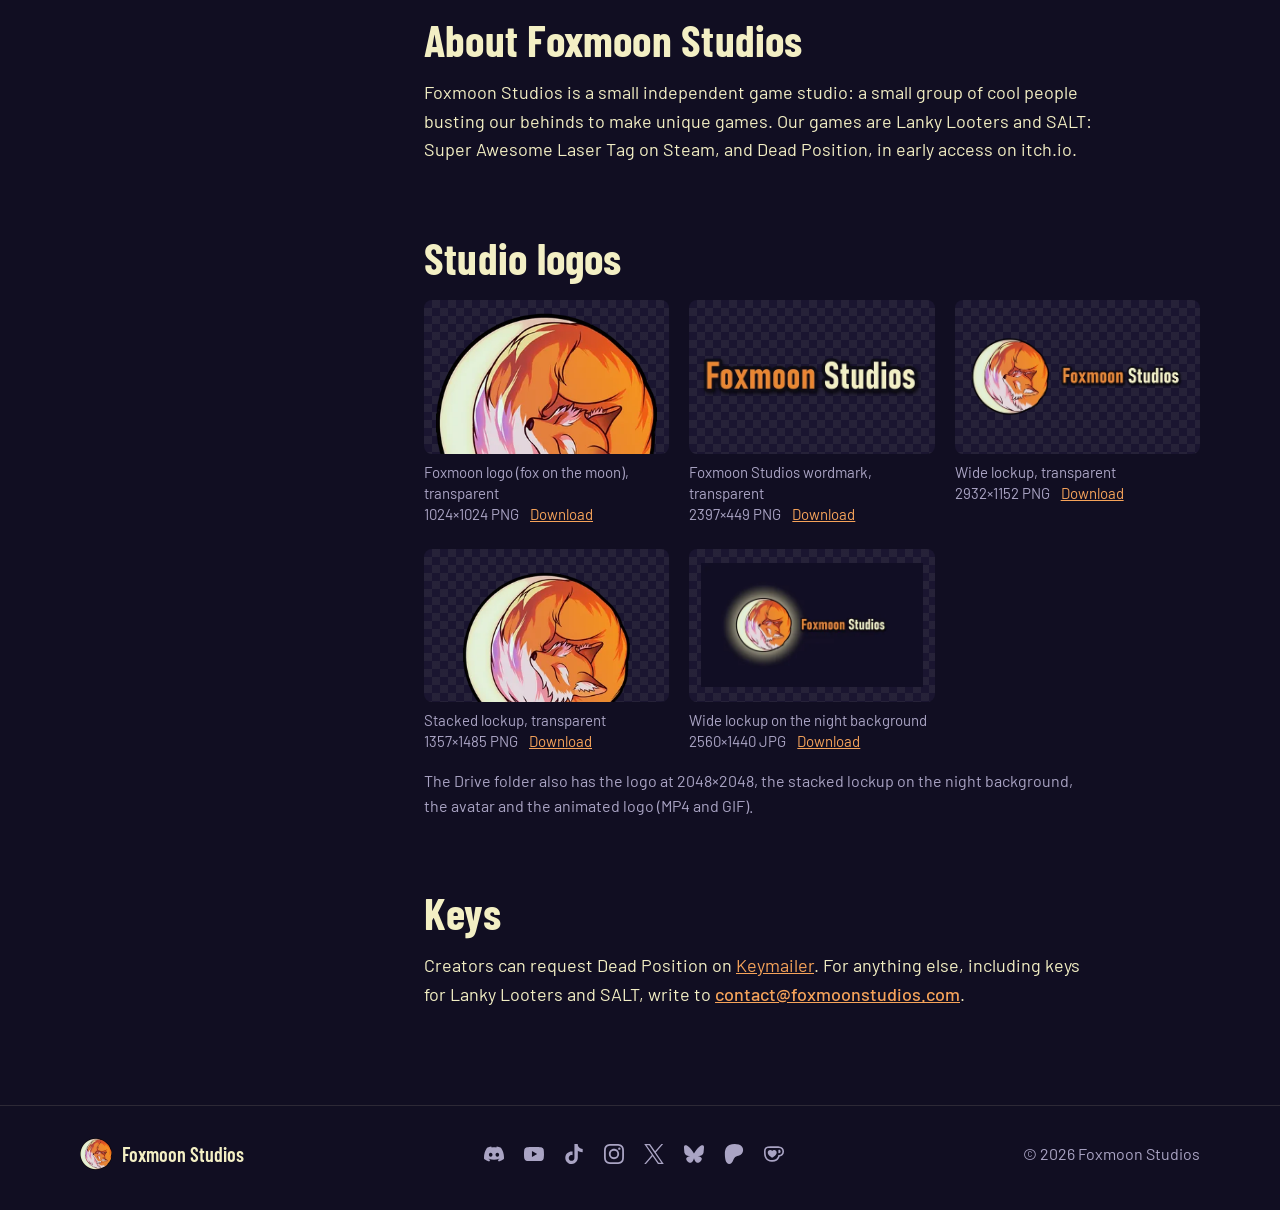
==== commit 2d5b12af: "Add Ko-fi to the socials for one-off tips Ko-fi joins the Follow along row and the footer icons on t" ====
--- a/press/index.html
+++ b/press/index.html
@@ -29,6 +29,7 @@
   <svg width="0" height="0" style="position:absolute" aria-hidden="true">
     <symbol id="i-discord" viewBox="0 0 24 24"><path d="M20.317 4.3698a19.7913 19.7913 0 00-4.8851-1.5152.0741.0741 0 00-.0785.0371c-.211.3753-.4447.8648-.6083 1.2495-1.8447-.2762-3.68-.2762-5.4868 0-.1636-.3933-.4058-.8742-.6177-1.2495a.077.077 0 00-.0785-.037 19.7363 19.7363 0 00-4.8852 1.515.0699.0699 0 00-.0321.0277C.5334 9.0458-.319 13.5799.0992 18.0578a.0824.0824 0 00.0312.0561c2.0528 1.5076 4.0413 2.4228 5.9929 3.0294a.0777.0777 0 00.0842-.0276c.4616-.6304.8731-1.2952 1.226-1.9942a.076.076 0 00-.0416-.1057c-.6528-.2476-1.2743-.5495-1.8722-.8923a.077.077 0 01-.0076-.1277c.1258-.0943.2517-.1923.3718-.2914a.0743.0743 0 01.0776-.0105c3.9278 1.7933 8.18 1.7933 12.0614 0a.0739.0739 0 01.0785.0095c.1202.099.246.1981.3728.2924a.077.077 0 01-.0066.1276 12.2986 12.2986 0 01-1.873.8914.0766.0766 0 00-.0407.1067c.3604.698.7719 1.3628 1.225 1.9932a.076.076 0 00.0842.0286c1.961-.6067 3.9495-1.5219 6.0023-3.0294a.077.077 0 00.0313-.0552c.5004-5.177-.8382-9.6739-3.5485-13.6604a.061.061 0 00-.0312-.0286zM8.02 15.3312c-1.1825 0-2.1569-1.0857-2.1569-2.419 0-1.3332.9555-2.4189 2.157-2.4189 1.2108 0 2.1757 1.0952 2.1568 2.419 0 1.3332-.9555 2.4189-2.1569 2.4189zm7.9748 0c-1.1825 0-2.1569-1.0857-2.1569-2.419 0-1.3332.9554-2.4189 2.1569-2.4189 1.2108 0 2.1757 1.0952 2.1568 2.419 0 1.3332-.946 2.4189-2.1568 2.4189Z"/></symbol>
     <symbol id="i-patreon" viewBox="0 0 24 24"><path d="M22.957 7.21c-.004-3.064-2.391-5.576-5.191-6.482-3.478-1.125-8.064-.962-11.384.604C2.357 3.231 1.093 7.391 1.046 11.54c-.039 3.411.302 12.396 5.369 12.46 3.765.047 4.326-4.804 6.068-7.141 1.24-1.662 2.836-2.132 4.801-2.618 3.376-.836 5.678-3.501 5.673-7.031Z"/></symbol>
+    <symbol id="i-kofi" viewBox="0 0 24 24"><path d="M11.351 2.715c-2.7 0-4.986.025-6.83.26C2.078 3.285 0 5.154 0 8.61c0 3.506.182 6.13 1.585 8.493 1.584 2.701 4.233 4.182 7.662 4.182h.83c4.209 0 6.494-2.234 7.637-4a9.5 9.5 0 0 0 1.091-2.338C21.792 14.688 24 12.22 24 9.208v-.415c0-3.247-2.13-5.507-5.792-5.87-1.558-.156-2.65-.208-6.857-.208m0 1.947c4.208 0 5.09.052 6.571.182 2.624.311 4.13 1.584 4.13 4v.39c0 2.156-1.792 3.844-3.87 3.844h-.935l-.156.649c-.208 1.013-.597 1.818-1.039 2.546-.909 1.428-2.545 3.064-5.922 3.064h-.805c-2.571 0-4.831-.883-6.078-3.195-1.09-2-1.298-4.155-1.298-7.506 0-2.181.857-3.402 3.012-3.714 1.533-.233 3.559-.26 6.39-.26m6.547 2.287c-.416 0-.65.234-.65.546v2.935c0 .311.234.545.65.545 1.324 0 2.051-.754 2.051-2s-.727-2.026-2.052-2.026m-10.39.182c-1.818 0-3.013 1.48-3.013 3.142 0 1.533.858 2.857 1.949 3.897.727.701 1.87 1.429 2.649 1.896a1.47 1.47 0 0 0 1.507 0c.78-.467 1.922-1.195 2.623-1.896 1.117-1.039 1.974-2.364 1.974-3.897 0-1.662-1.247-3.142-3.039-3.142-1.065 0-1.792.545-2.338 1.298-.493-.753-1.246-1.298-2.312-1.298"/></symbol>
     <symbol id="i-youtube" viewBox="0 0 24 24"><path d="M23.498 6.186a3.016 3.016 0 0 0-2.122-2.136C19.505 3.545 12 3.545 12 3.545s-7.505 0-9.377.505A3.017 3.017 0 0 0 .502 6.186C0 8.07 0 12 0 12s0 3.93.502 5.814a3.016 3.016 0 0 0 2.122 2.136c1.871.505 9.376.505 9.376.505s7.505 0 9.377-.505a3.015 3.015 0 0 0 2.122-2.136C24 15.93 24 12 24 12s0-3.93-.502-5.814zM9.545 15.568V8.432L15.818 12l-6.273 3.568z"/></symbol>
     <symbol id="i-x" viewBox="0 0 24 24"><path d="M14.234 10.162 22.977 0h-2.072l-7.591 8.824L7.251 0H.258l9.168 13.343L.258 24H2.33l8.016-9.318L16.749 24h6.993zm-2.837 3.299-.929-1.329L3.076 1.56h3.182l5.965 8.532.929 1.329 7.754 11.09h-3.182z"/></symbol>
     <symbol id="i-tiktok" viewBox="0 0 24 24"><path d="M12.525.02c1.31-.02 2.61-.01 3.91-.02.08 1.53.63 3.09 1.75 4.17 1.12 1.11 2.7 1.62 4.24 1.79v4.03c-1.44-.05-2.89-.35-4.2-.97-.57-.26-1.1-.59-1.62-.93-.01 2.92.01 5.84-.02 8.75-.08 1.4-.54 2.79-1.35 3.94-1.31 1.92-3.58 3.17-5.91 3.21-1.43.08-2.86-.31-4.08-1.03-2.02-1.19-3.44-3.37-3.65-5.71-.02-.5-.03-1-.01-1.49.18-1.9 1.12-3.72 2.58-4.96 1.66-1.44 3.98-2.13 6.15-1.72.02 1.48-.04 2.96-.04 4.44-.99-.32-2.15-.23-3.02.37-.63.41-1.11 1.04-1.36 1.75-.21.51-.15 1.07-.14 1.61.24 1.64 1.82 3.02 3.5 2.87 1.12-.01 2.19-.66 2.77-1.61.19-.33.4-.67.41-1.06.1-1.79.06-3.57.07-5.36.01-4.03-.01-8.05.02-12.07z"/></symbol>
@@ -200,6 +201,7 @@
         <li><a href="https://x.com/FoxmoonStudios" target="_blank" rel="noopener" aria-label="X"><svg aria-hidden="true"><use href="#i-x"/></svg></a></li>
         <li><a href="https://bsky.app/profile/foxmoonstudios.bsky.social" target="_blank" rel="noopener" aria-label="Bluesky"><svg aria-hidden="true"><use href="#i-bluesky"/></svg></a></li>
         <li><a href="https://www.patreon.com/c/FoxmoonStudios" target="_blank" rel="noopener" aria-label="Patreon"><svg aria-hidden="true"><use href="#i-patreon"/></svg></a></li>
+        <li><a href="https://ko-fi.com/foxmoonstudios" target="_blank" rel="noopener" aria-label="Ko-fi"><svg aria-hidden="true"><use href="#i-kofi"/></svg></a></li>
       </ul>
       <p>&copy; <span data-year>2026</span> Foxmoon Studios</p>
     </div>
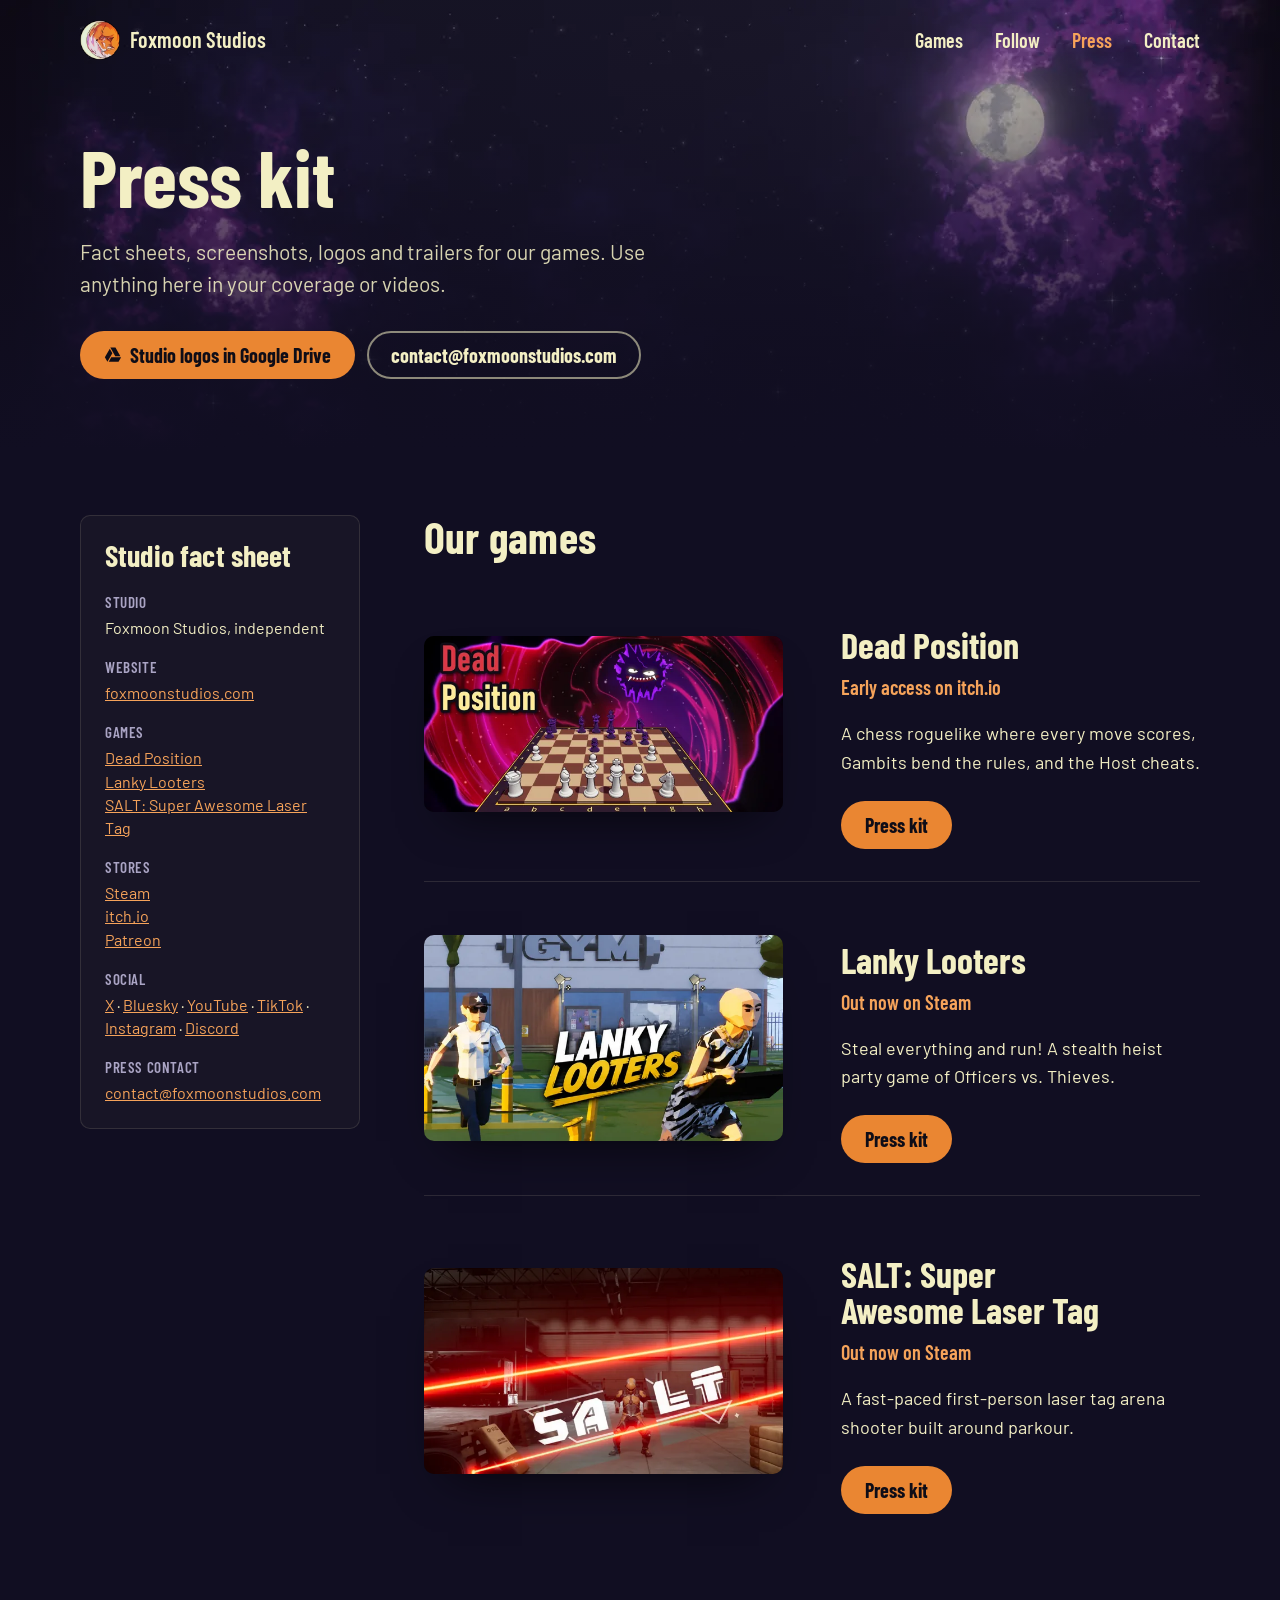
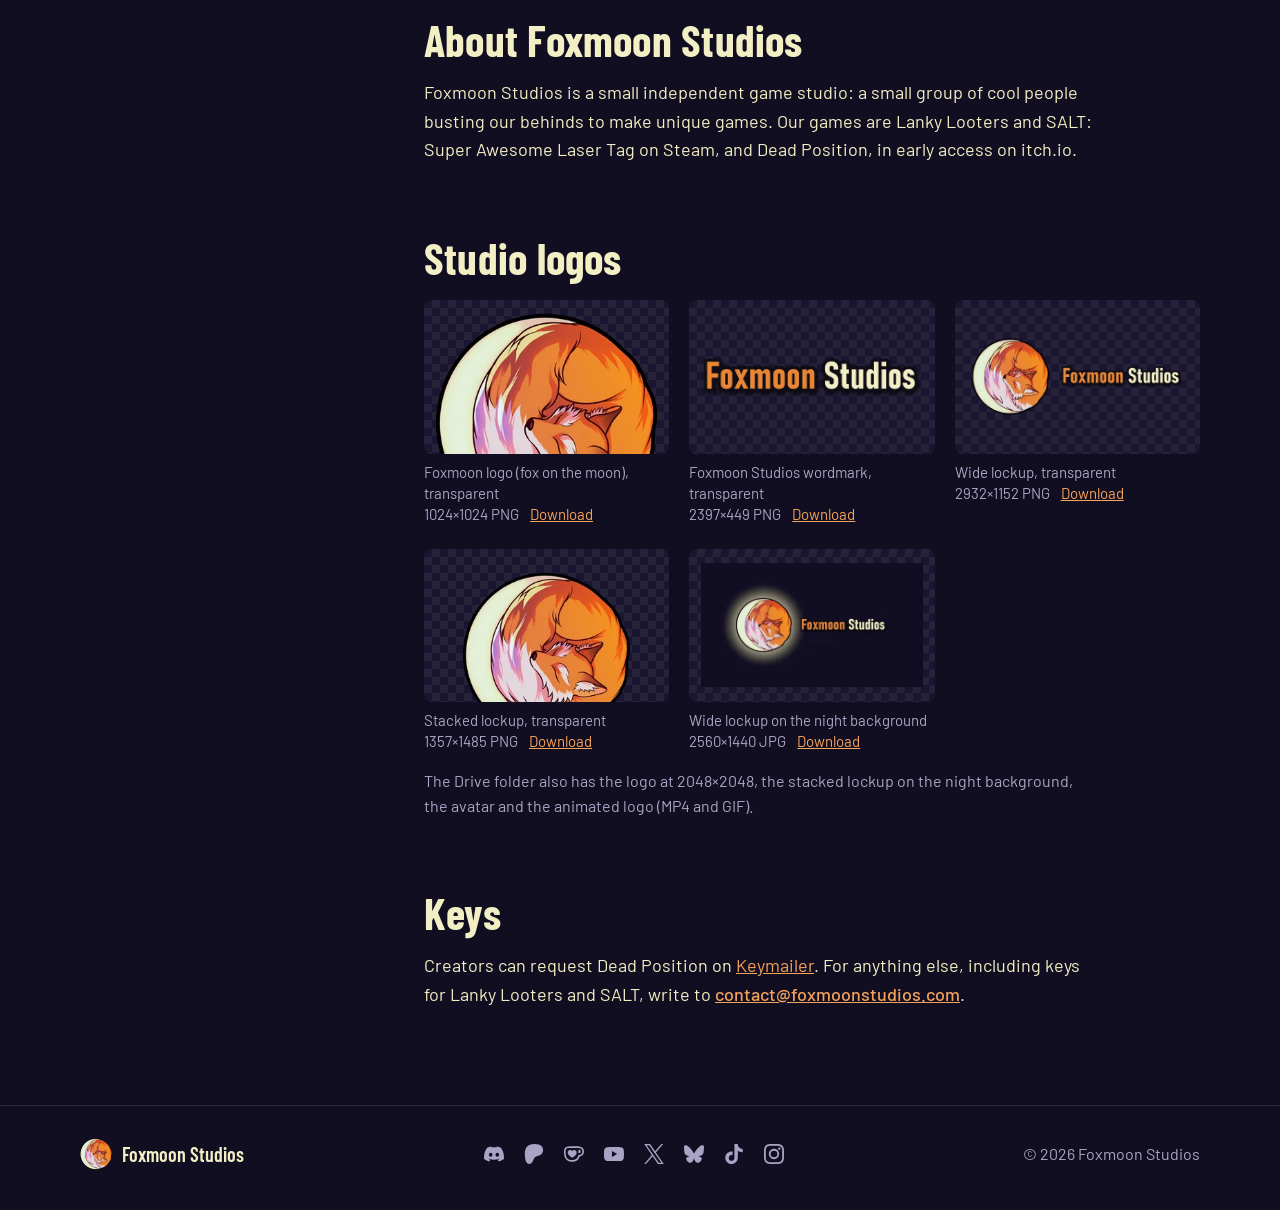
==== commit 4998c742: "Put Discord, Patreon, Ko-fi, YouTube and X first in the socials Brian's order; Bluesky, TikTok and I" ====
--- a/press/index.html
+++ b/press/index.html
@@ -195,13 +195,13 @@
       </a>
       <ul class="footer-socials">
         <li><a href="https://discord.gg/VsGeaquYN5" target="_blank" rel="noopener" aria-label="Discord"><svg aria-hidden="true"><use href="#i-discord"/></svg></a></li>
+        <li><a href="https://www.patreon.com/c/FoxmoonStudios" target="_blank" rel="noopener" aria-label="Patreon"><svg aria-hidden="true"><use href="#i-patreon"/></svg></a></li>
+        <li><a href="https://ko-fi.com/foxmoonstudios" target="_blank" rel="noopener" aria-label="Ko-fi"><svg aria-hidden="true"><use href="#i-kofi"/></svg></a></li>
         <li><a href="https://www.youtube.com/channel/UCCgfZXBBQK3L-CTnOBrZfzQ" target="_blank" rel="noopener" aria-label="YouTube"><svg aria-hidden="true"><use href="#i-youtube"/></svg></a></li>
+        <li><a href="https://x.com/FoxmoonStudios" target="_blank" rel="noopener" aria-label="X"><svg aria-hidden="true"><use href="#i-x"/></svg></a></li>
+        <li><a href="https://bsky.app/profile/foxmoonstudios.bsky.social" target="_blank" rel="noopener" aria-label="Bluesky"><svg aria-hidden="true"><use href="#i-bluesky"/></svg></a></li>
         <li><a href="https://www.tiktok.com/@foxmoonstudiosofficial" target="_blank" rel="noopener" aria-label="TikTok"><svg aria-hidden="true"><use href="#i-tiktok"/></svg></a></li>
         <li><a href="https://www.instagram.com/foxmoonstudiosofficial/" target="_blank" rel="noopener" aria-label="Instagram"><svg aria-hidden="true"><use href="#i-instagram"/></svg></a></li>
-        <li><a href="https://x.com/FoxmoonStudios" target="_blank" rel="noopener" aria-label="X"><svg aria-hidden="true"><use href="#i-x"/></svg></a></li>
-        <li><a href="https://bsky.app/profile/foxmoonstudios.bsky.social" target="_blank" rel="noopener" aria-label="Bluesky"><svg aria-hidden="true"><use href="#i-bluesky"/></svg></a></li>
-        <li><a href="https://www.patreon.com/c/FoxmoonStudios" target="_blank" rel="noopener" aria-label="Patreon"><svg aria-hidden="true"><use href="#i-patreon"/></svg></a></li>
-        <li><a href="https://ko-fi.com/foxmoonstudios" target="_blank" rel="noopener" aria-label="Ko-fi"><svg aria-hidden="true"><use href="#i-kofi"/></svg></a></li>
       </ul>
       <p>&copy; <span data-year>2026</span> Foxmoon Studios</p>
     </div>
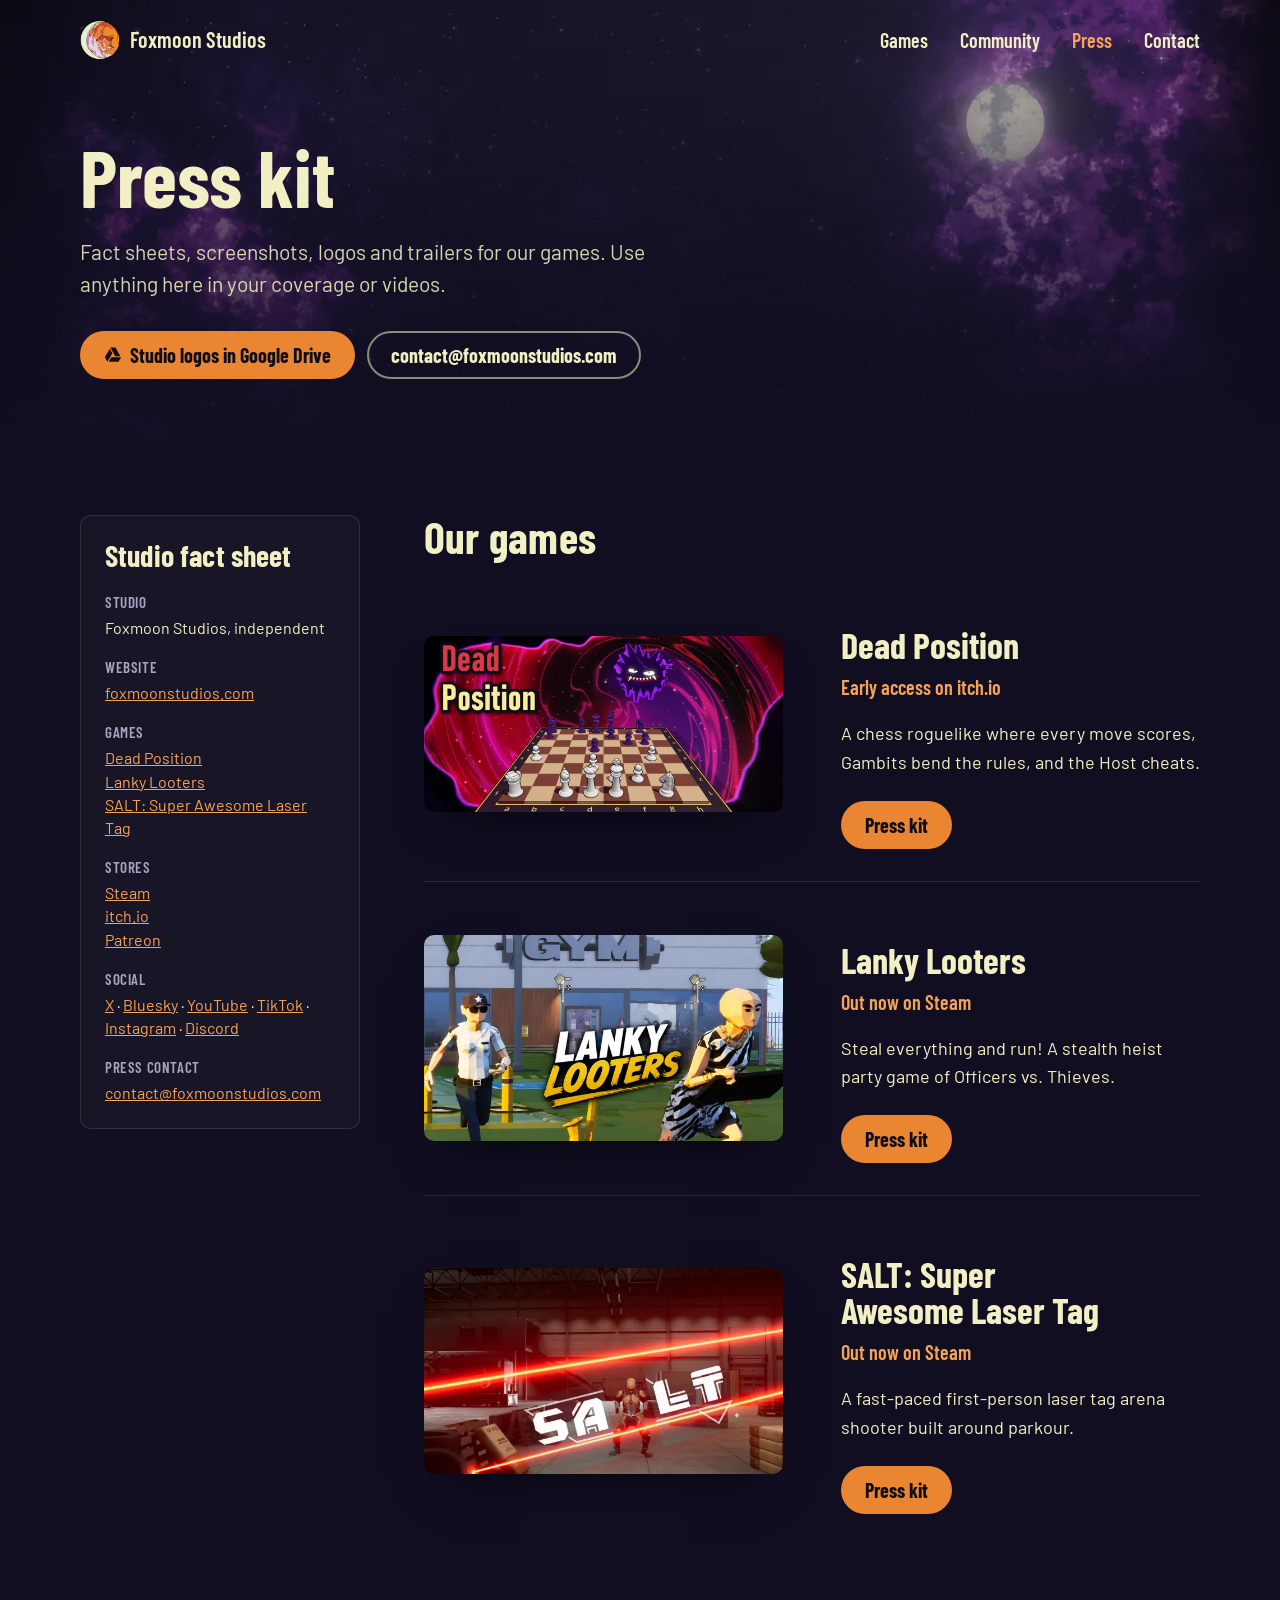
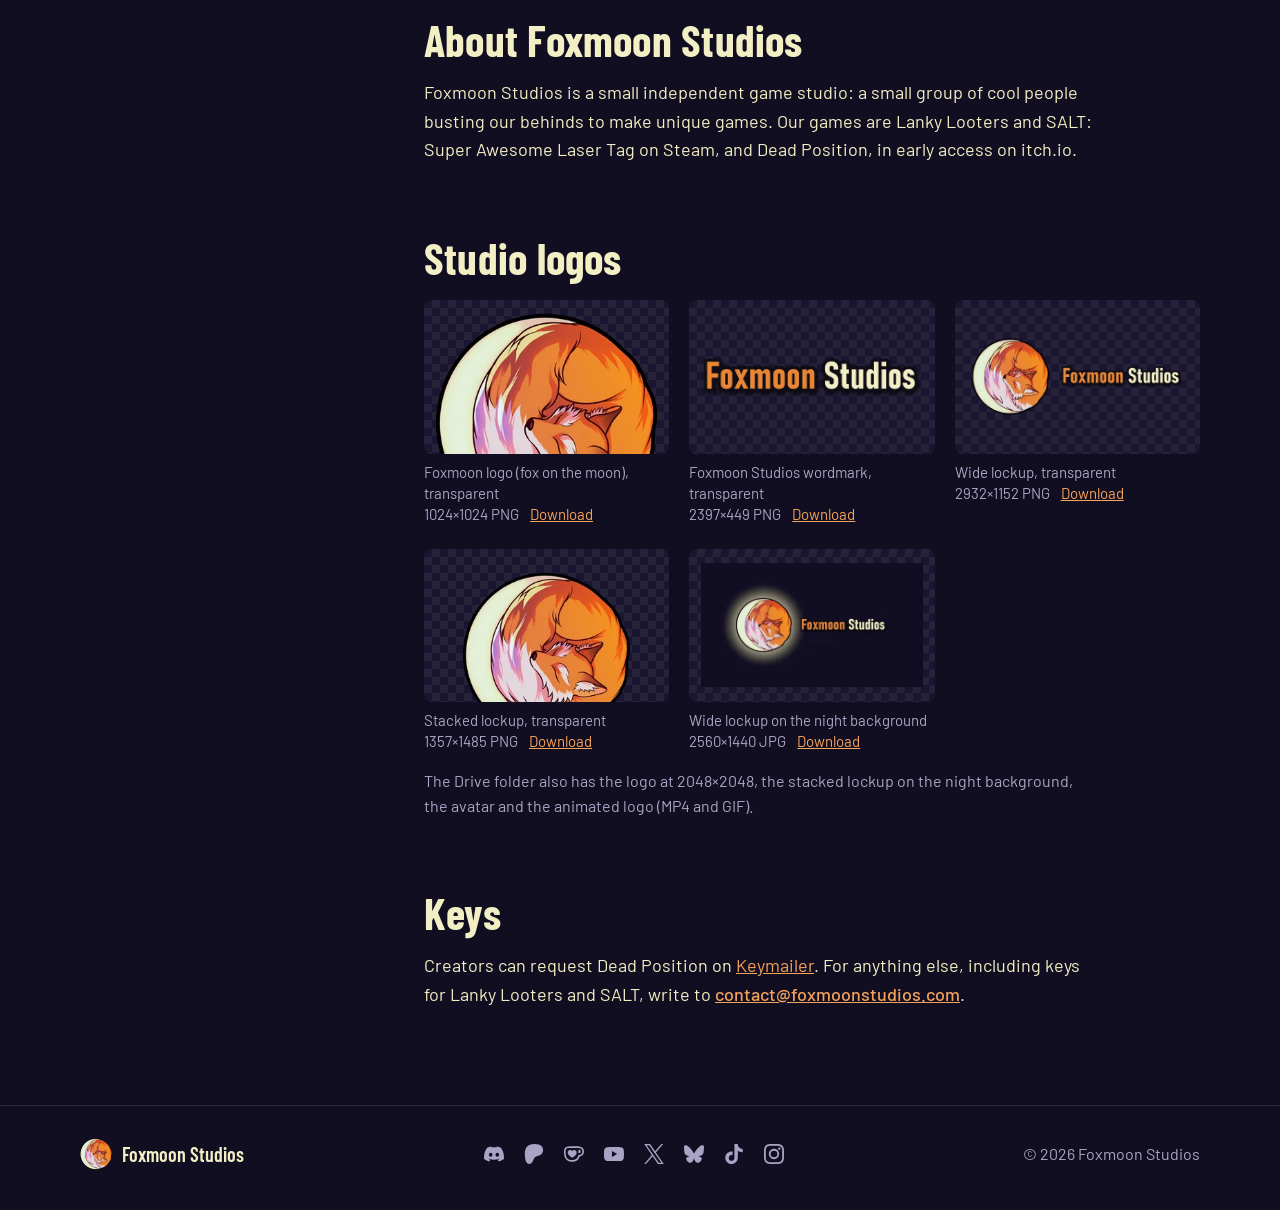
==== commit 6d6cc230: "Call the socials section Community The nav link Follow becomes Community and the heading Follow alon" ====
--- a/press/index.html
+++ b/press/index.html
@@ -54,7 +54,7 @@
       <nav class="site-nav" aria-label="Main">
         <ul>
           <li><a href="/#games">Games</a></li>
-          <li><a href="/#follow">Follow</a></li>
+          <li><a href="/#follow">Community</a></li>
           <li><a href="/press/" aria-current="page">Press</a></li>
           <li><a href="/#contact">Contact</a></li>
         </ul>
--- a/styles.css
+++ b/styles.css
@@ -150,6 +150,7 @@
 }
 
 .brand img {
+  flex: none;
   width: 2.5rem;
   height: 2.5rem;
 }
@@ -437,7 +438,7 @@
   line-height: 1;
 }
 
-/* Follow along */
+/* Join the community */
 
 .follow {
   background:
@@ -994,6 +995,15 @@
     white-space: nowrap;
   }
 
+  /* The links shrink a little so "Community" fits beside the fox at 320 px. */
+  .site-nav ul {
+    gap: 0.75rem;
+  }
+
+  .site-nav a {
+    font-size: clamp(1rem, 5.2vw, 1.25rem);
+  }
+
   .actions .btn {
     flex: 1 1 100%;
     justify-content: center;
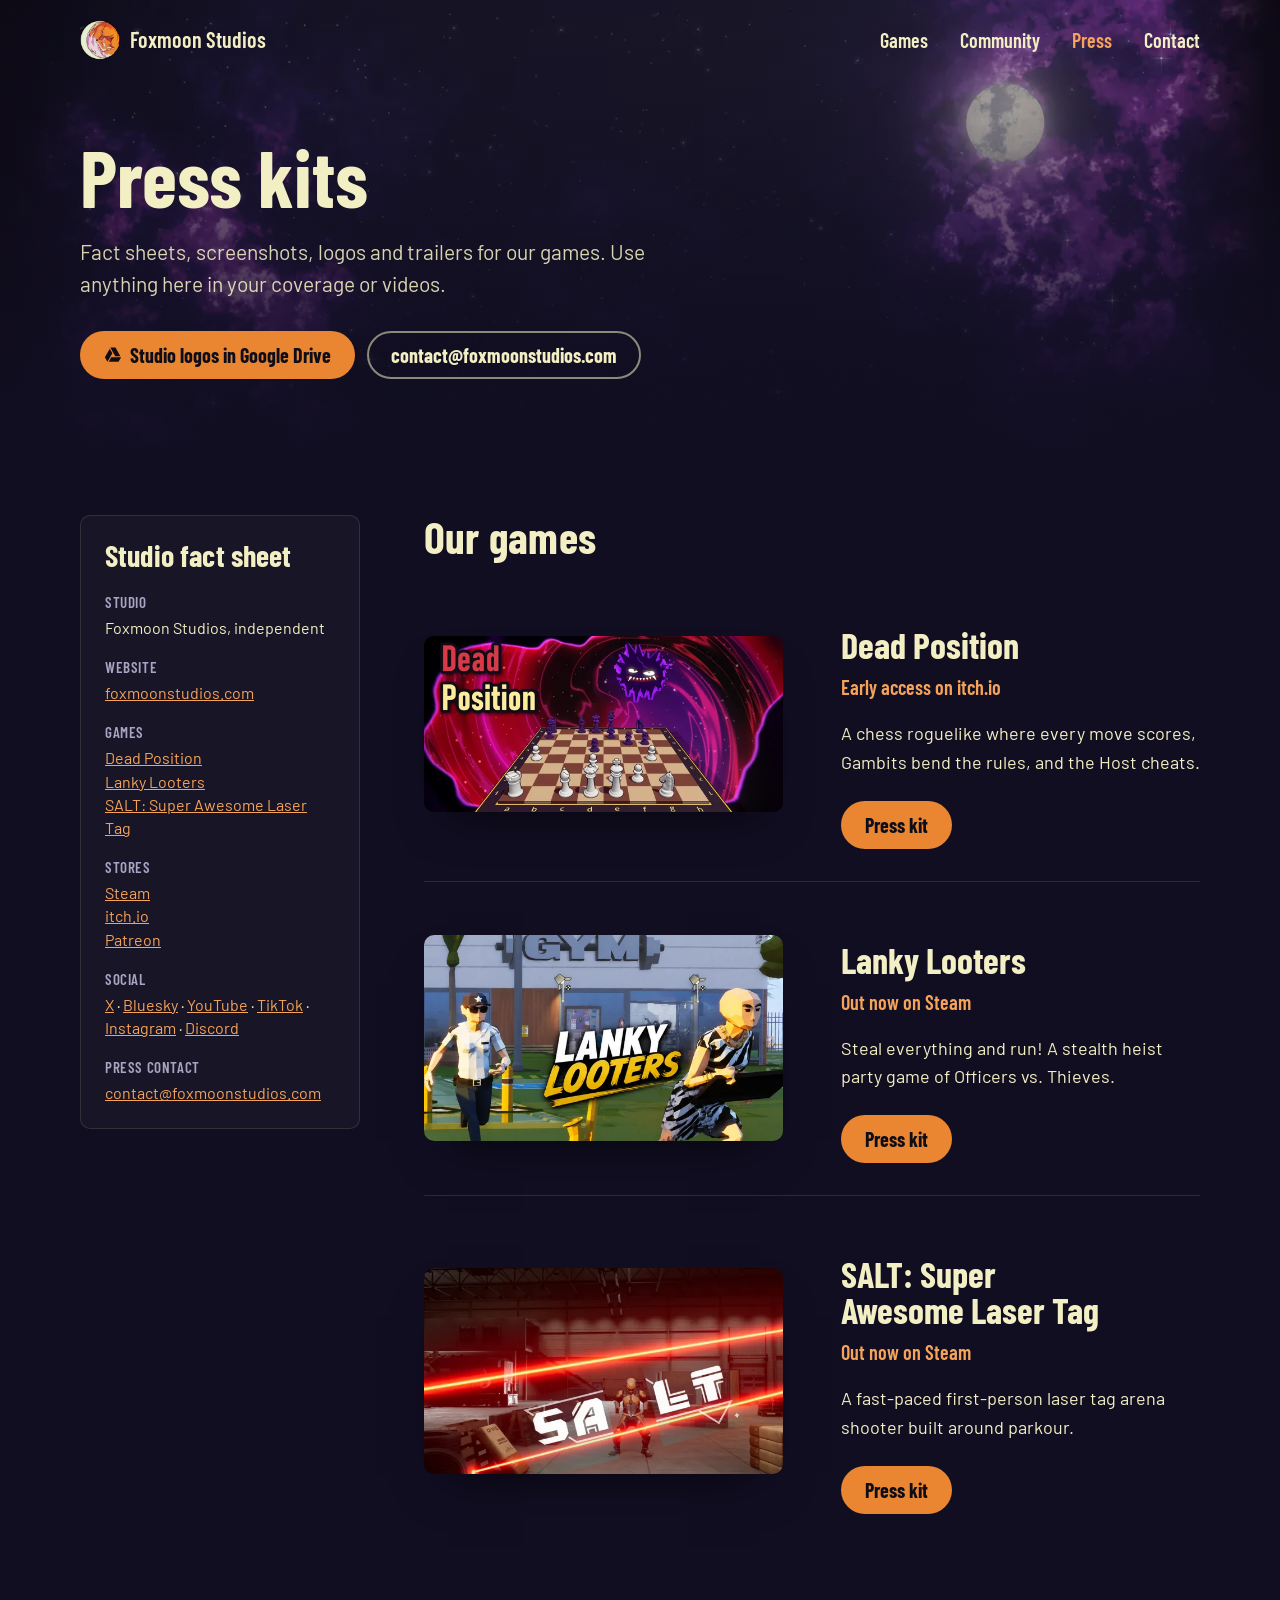
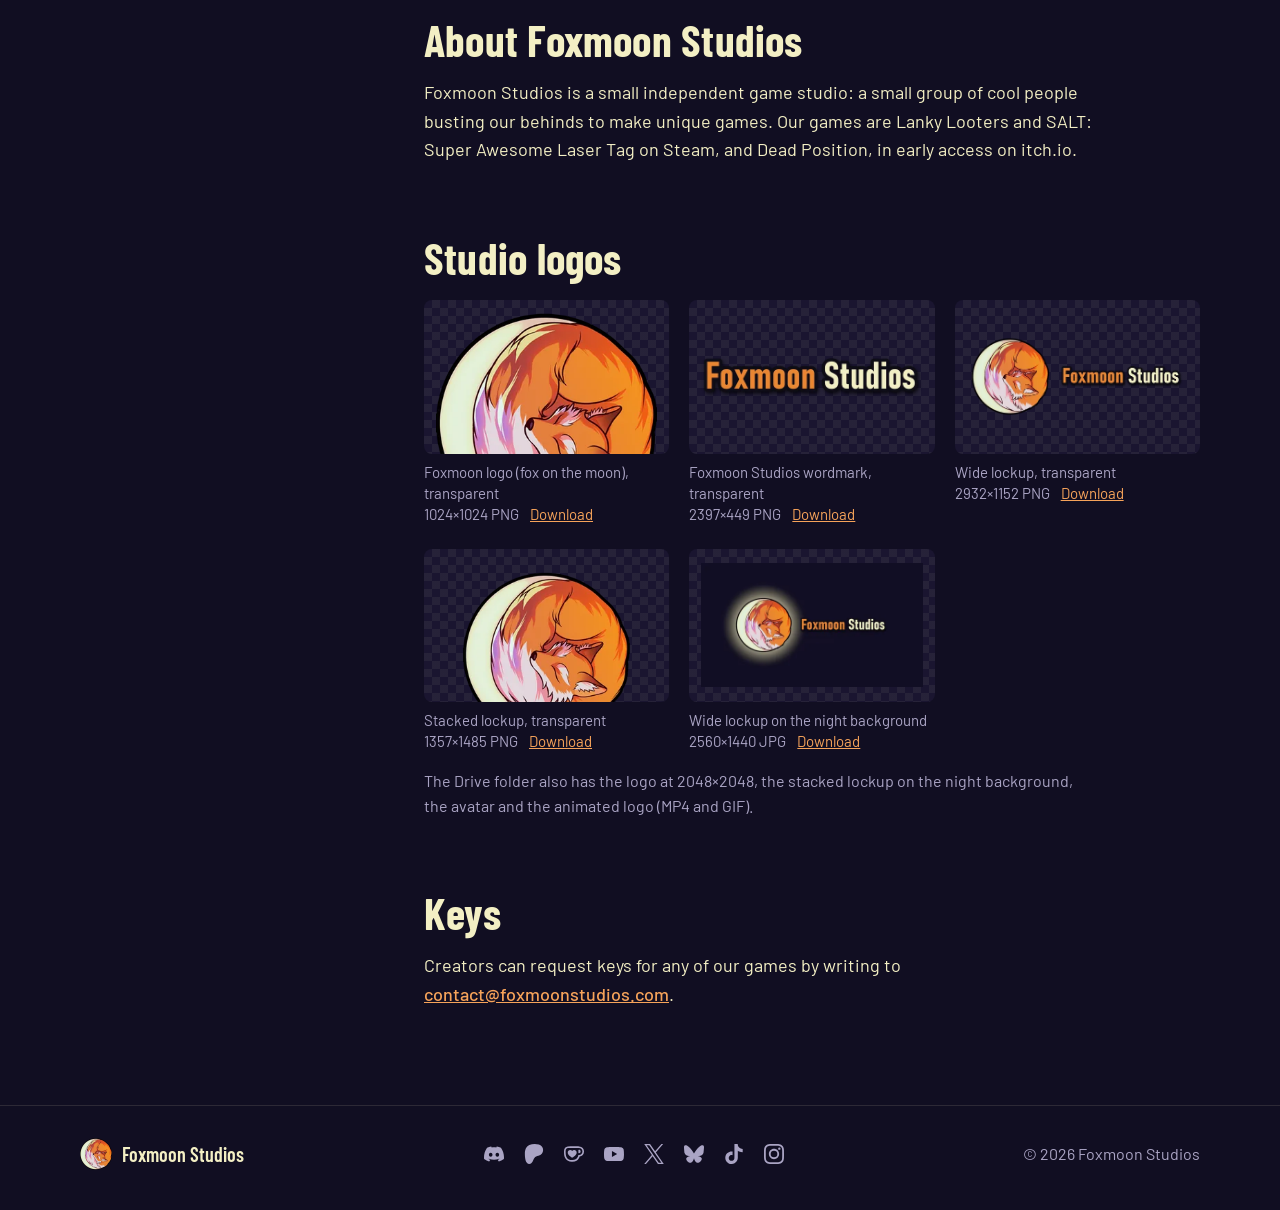
==== commit b9fae895: "Keys by email only; call the press hub Press kits The press hub's Keys section and Dead Position's f" ====
--- a/press/index.html
+++ b/press/index.html
@@ -3,14 +3,14 @@
 <head>
   <meta charset="utf-8">
   <meta name="viewport" content="width=device-width, initial-scale=1">
-  <title>Press kit | Foxmoon Studios</title>
+  <title>Press kits | Foxmoon Studios</title>
   <meta name="description" content="Press kits for Foxmoon Studios&#x27; games: fact sheets, screenshots, logos and trailers for Dead Position, Lanky Looters and SALT: Super Awesome Laser Tag.">
   <meta name="theme-color" content="#110e22">
   <link rel="canonical" href="https://foxmoonstudios.com/press/">
 
   <meta property="og:type" content="website">
   <meta property="og:site_name" content="Foxmoon Studios">
-  <meta property="og:title" content="Press kit | Foxmoon Studios">
+  <meta property="og:title" content="Press kits | Foxmoon Studios">
   <meta property="og:description" content="Press kits for Foxmoon Studios&#x27; games: fact sheets, screenshots, logos and trailers for Dead Position, Lanky Looters and SALT: Super Awesome Laser Tag.">
   <meta property="og:url" content="https://foxmoonstudios.com/press/">
   <meta property="og:image" content="https://foxmoonstudios.com/assets/og-image.jpg">
@@ -23,7 +23,7 @@
 
   <link rel="preload" href="/assets/fonts/barlow-condensed-700.woff2" as="font" type="font/woff2" crossorigin>
   <link rel="preload" href="/assets/fonts/barlow-400.woff2" as="font" type="font/woff2" crossorigin>
-  <link rel="stylesheet" href="/styles.css">
+  <link rel="stylesheet" href="/styles.css?v=2026-10-30">
 </head>
 <body class="press-page">
   <svg width="0" height="0" style="position:absolute" aria-hidden="true">
@@ -65,7 +65,7 @@
   <main id="main">
     <section class="press-hero press-hero--studio">
       <div class="wrap">
-        <h1>Press kit</h1>
+        <h1>Press kits</h1>
         <p class="tagline">Fact sheets, screenshots, logos and trailers for our games. Use anything here in your coverage or videos.</p>
         <div class="actions">
           <a class="btn btn-primary" href="https://drive.google.com/drive/folders/1sYWnAkfx_IfPNrVnxdo467ZwsFC0ykCt?usp=sharing" target="_blank" rel="noopener">
@@ -180,7 +180,7 @@
 
         <section class="press-block" aria-labelledby="keys-title">
           <h2 id="keys-title">Keys</h2>
-          <p>Creators can request Dead Position on <a href="https://www.keymailer.co/g/games/a22d6a65" target="_blank" rel="noopener">Keymailer</a>. For anything else, including keys for Lanky Looters and SALT, write to <a class="press-email" href="mailto:contact@foxmoonstudios.com">contact@foxmoonstudios.com</a>.</p>
+          <p>Creators can request keys for any of our games by writing to <a class="press-email" href="mailto:contact@foxmoonstudios.com">contact@foxmoonstudios.com</a>.</p>
         </section>
       </div>
     </div>
--- a/styles.css
+++ b/styles.css
@@ -438,9 +438,11 @@
   line-height: 1;
 }
 
-/* Join the community */
-
-.follow {
+/* Join the community. It and Contact take the darker background, so the
+   sections alternate down the page: games, community, press, contact. */
+
+.follow,
+.contact {
   background:
     radial-gradient(60rem 30rem at 85% 0%, rgb(144 72 160 / 0.22), transparent 70%),
     var(--deep);
@@ -507,6 +509,16 @@
 
 .socials a:hover .social-name {
   color: var(--moon);
+}
+
+/* Press kits: a pointer to the press pages, so the nav's Press link stays
+   on this page like the others */
+
+.press-links {
+  display: flex;
+  flex-wrap: wrap;
+  gap: 0.75rem;
+  margin-top: 2rem;
 }
 
 /* Contact */
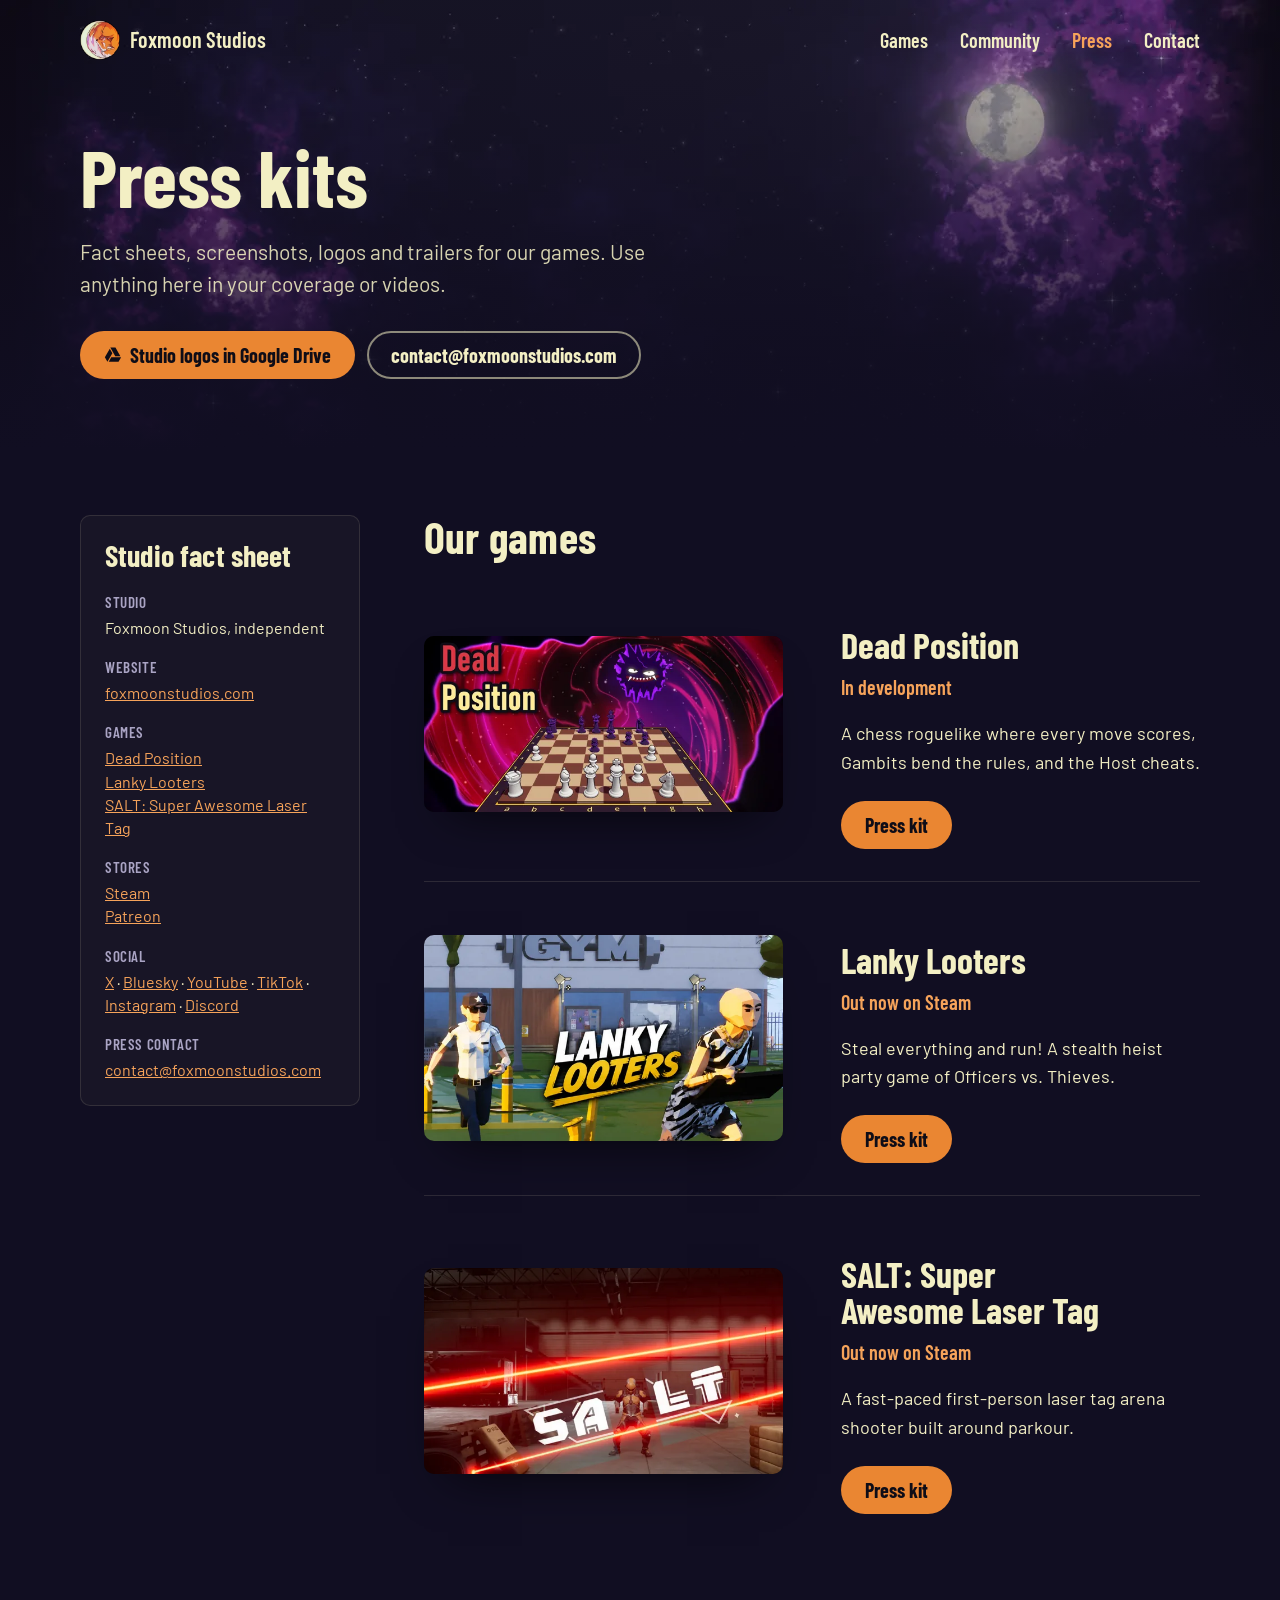
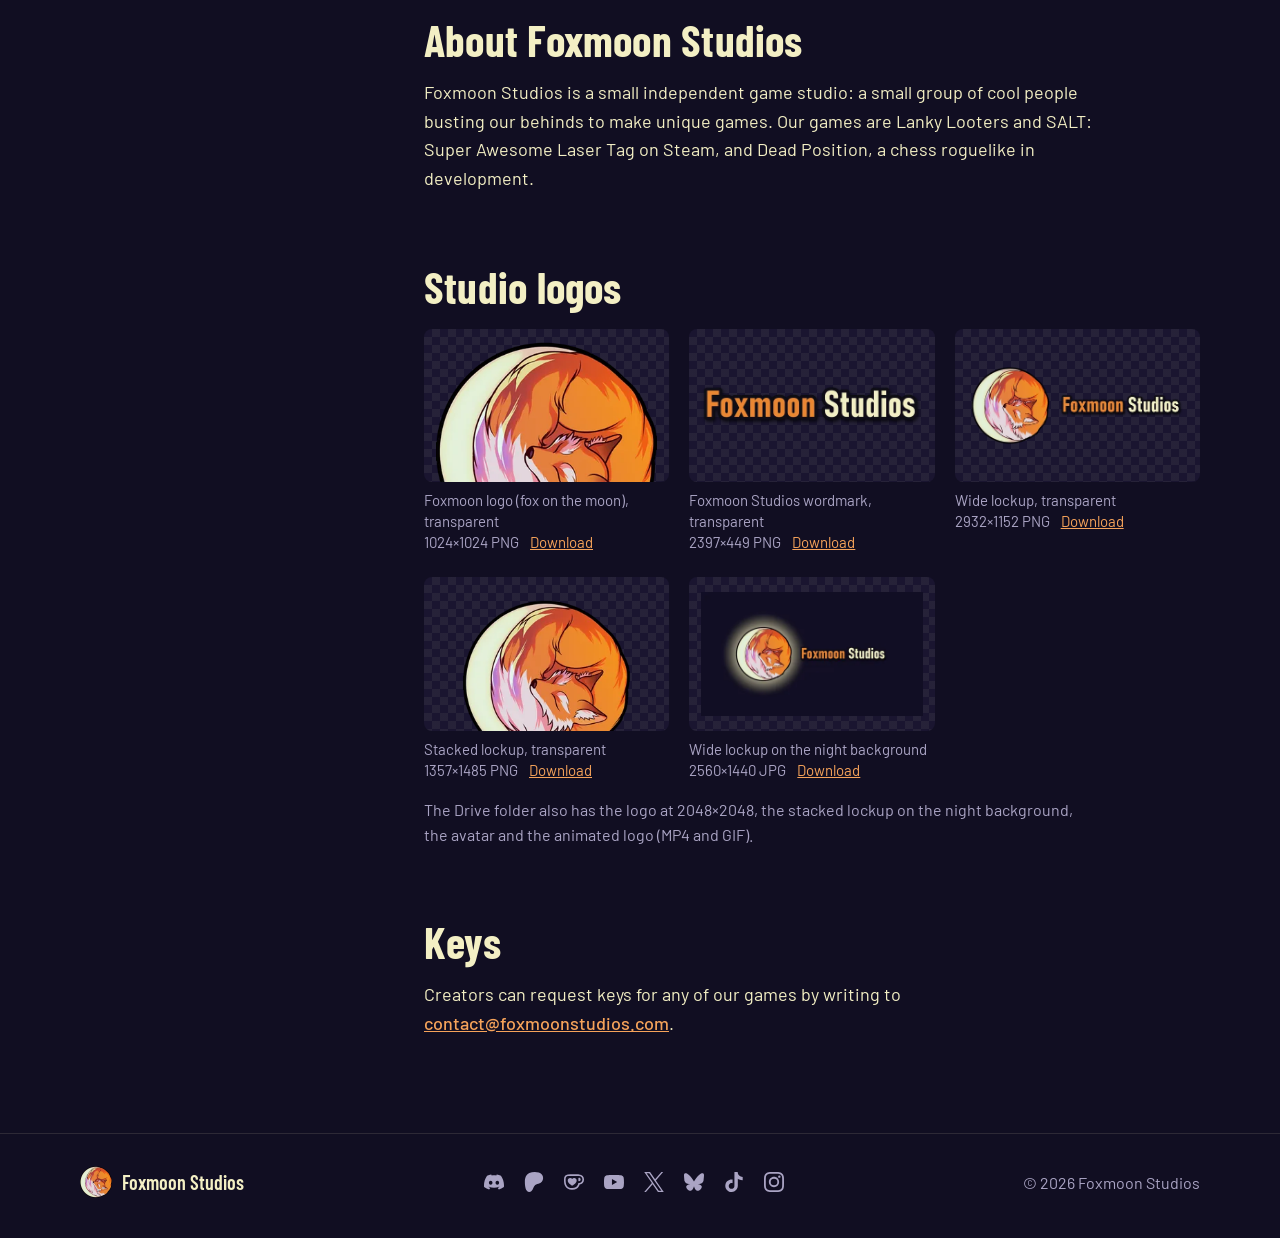
==== commit 84b51a9d: "Remove itch.io from the site The itch.io pages are hidden, so nothing links there any more. Dead Pos" ====
--- a/press/index.html
+++ b/press/index.html
@@ -36,7 +36,6 @@
     <symbol id="i-instagram" viewBox="0 0 24 24"><path d="M7.0301.084c-1.2768.0602-2.1487.264-2.911.5634-.7888.3075-1.4575.72-2.1228 1.3877-.6652.6677-1.075 1.3368-1.3802 2.127-.2954.7638-.4956 1.6365-.552 2.914-.0564 1.2775-.0689 1.6882-.0626 4.947.0062 3.2586.0206 3.6671.0825 4.9473.061 1.2765.264 2.1482.5635 2.9107.308.7889.72 1.4573 1.388 2.1228.6679.6655 1.3365 1.0743 2.1285 1.38.7632.295 1.6361.4961 2.9134.552 1.2773.056 1.6884.069 4.9462.0627 3.2578-.0062 3.668-.0207 4.9478-.0814 1.28-.0607 2.147-.2652 2.9098-.5633.7889-.3086 1.4578-.72 2.1228-1.3881.665-.6682 1.0745-1.3378 1.3795-2.1284.2957-.7632.4966-1.636.552-2.9124.056-1.2809.0692-1.6898.063-4.948-.0063-3.2583-.021-3.6668-.0817-4.9465-.0607-1.2797-.264-2.1487-.5633-2.9117-.3084-.7889-.72-1.4568-1.3876-2.1228C21.2982 1.33 20.628.9208 19.8378.6165 19.074.321 18.2017.1197 16.9244.0645 15.6471.0093 15.236-.005 11.977.0014 8.718.0076 8.31.0215 7.0301.0839m.1402 21.6932c-1.17-.0509-1.8053-.2453-2.2287-.408-.5606-.216-.96-.4771-1.3819-.895-.422-.4178-.6811-.8186-.9-1.378-.1644-.4234-.3624-1.058-.4171-2.228-.0595-1.2645-.072-1.6442-.079-4.848-.007-3.2037.0053-3.583.0607-4.848.05-1.169.2456-1.805.408-2.2282.216-.5613.4762-.96.895-1.3816.4188-.4217.8184-.6814 1.3783-.9003.423-.1651 1.0575-.3614 2.227-.4171 1.2655-.06 1.6447-.072 4.848-.079 3.2033-.007 3.5835.005 4.8495.0608 1.169.0508 1.8053.2445 2.228.408.5608.216.96.4754 1.3816.895.4217.4194.6816.8176.9005 1.3787.1653.4217.3617 1.056.4169 2.2263.0602 1.2655.0739 1.645.0796 4.848.0058 3.203-.0055 3.5834-.061 4.848-.051 1.17-.245 1.8055-.408 2.2294-.216.5604-.4763.96-.8954 1.3814-.419.4215-.8181.6811-1.3783.9-.4224.1649-1.0577.3617-2.2262.4174-1.2656.0595-1.6448.072-4.8493.079-3.2045.007-3.5825-.006-4.848-.0608M16.953 5.5864A1.44 1.44 0 1 0 18.39 4.144a1.44 1.44 0 0 0-1.437 1.4424M5.8385 12.012c.0067 3.4032 2.7706 6.1557 6.173 6.1493 3.4026-.0065 6.157-2.7701 6.1506-6.1733-.0065-3.4032-2.771-6.1565-6.174-6.1498-3.403.0067-6.156 2.771-6.1496 6.1738M8 12.0077a4 4 0 1 1 4.008 3.9921A3.9996 3.9996 0 0 1 8 12.0077"/></symbol>
     <symbol id="i-bluesky" viewBox="0 0 24 24"><path d="M5.202 2.857C7.954 4.922 10.913 9.11 12 11.358c1.087-2.247 4.046-6.436 6.798-8.501C20.783 1.366 24 .213 24 3.883c0 .732-.42 6.156-.667 7.037-.856 3.061-3.978 3.842-6.755 3.37 4.854.826 6.089 3.562 3.422 6.299-5.065 5.196-7.28-1.304-7.847-2.97-.104-.305-.152-.448-.153-.327 0-.121-.05.022-.153.327-.568 1.666-2.782 8.166-7.847 2.97-2.667-2.737-1.432-5.473 3.422-6.3-2.777.473-5.899-.308-6.755-3.369C.42 10.04 0 4.615 0 3.883c0-3.67 3.217-2.517 5.202-1.026"/></symbol>
     <symbol id="i-steam" viewBox="0 0 24 24"><path d="M11.979 0C5.678 0 .511 4.86.022 11.037l6.432 2.658c.545-.371 1.203-.59 1.912-.59.063 0 .125.004.188.006l2.861-4.142V8.91c0-2.495 2.028-4.524 4.524-4.524 2.494 0 4.524 2.031 4.524 4.527s-2.03 4.525-4.524 4.525h-.105l-4.076 2.911c0 .052.004.105.004.159 0 1.875-1.515 3.396-3.39 3.396-1.635 0-3.016-1.173-3.331-2.727L.436 15.27C1.862 20.307 6.486 24 11.979 24c6.627 0 11.999-5.373 11.999-12S18.605 0 11.979 0zM7.54 18.21l-1.473-.61c.262.543.714.999 1.314 1.25 1.297.539 2.793-.076 3.332-1.375.263-.63.264-1.319.005-1.949s-.75-1.121-1.377-1.383c-.624-.26-1.29-.249-1.878-.03l1.523.63c.956.4 1.409 1.5 1.009 2.455-.397.957-1.497 1.41-2.454 1.012H7.54zm11.415-9.303c0-1.662-1.353-3.015-3.015-3.015-1.665 0-3.015 1.353-3.015 3.015 0 1.665 1.35 3.015 3.015 3.015 1.663 0 3.015-1.35 3.015-3.015zm-5.273-.005c0-1.252 1.013-2.266 2.265-2.266 1.249 0 2.266 1.014 2.266 2.266 0 1.251-1.017 2.265-2.266 2.265-1.253 0-2.265-1.014-2.265-2.265z"/></symbol>
-    <symbol id="i-itch" viewBox="0 0 24 24"><path d="M3.13 1.338C2.08 1.96.02 4.328 0 4.95v1.03c0 1.303 1.22 2.45 2.325 2.45 1.33 0 2.436-1.102 2.436-2.41 0 1.308 1.07 2.41 2.4 2.41 1.328 0 2.362-1.102 2.362-2.41 0 1.308 1.137 2.41 2.466 2.41h.024c1.33 0 2.466-1.102 2.466-2.41 0 1.308 1.034 2.41 2.363 2.41 1.33 0 2.4-1.102 2.4-2.41 0 1.308 1.106 2.41 2.435 2.41C22.78 8.43 24 7.282 24 5.98V4.95c-.02-.62-2.082-2.99-3.13-3.612-3.253-.114-5.508-.134-8.87-.133-3.362 0-7.945.053-8.87.133zm6.376 6.477a2.74 2.74 0 0 1-.468.602c-.5.49-1.19.795-1.947.795a2.786 2.786 0 0 1-1.95-.795c-.182-.178-.32-.37-.446-.59-.127.222-.303.412-.486.59a2.788 2.788 0 0 1-1.95.795c-.092 0-.187-.025-.264-.052-.107 1.113-.152 2.176-.168 2.95v.005l-.006 1.167c.02 2.334-.23 7.564 1.03 8.85 1.952.454 5.545.662 9.15.663 3.605 0 7.198-.21 9.15-.664 1.26-1.284 1.01-6.514 1.03-8.848l-.006-1.167v-.004c-.016-.775-.06-1.838-.168-2.95-.077.026-.172.052-.263.052a2.788 2.788 0 0 1-1.95-.795c-.184-.178-.36-.368-.486-.59-.127.22-.265.412-.447.59a2.786 2.786 0 0 1-1.95.794c-.76 0-1.446-.303-1.948-.793a2.74 2.74 0 0 1-.468-.602 2.738 2.738 0 0 1-.463.602 2.787 2.787 0 0 1-1.95.794h-.16a2.787 2.787 0 0 1-1.95-.793 2.738 2.738 0 0 1-.464-.602zm-2.004 2.59v.002c.795.002 1.5 0 2.373.953.687-.072 1.406-.108 2.125-.107.72 0 1.438.035 2.125.107.873-.953 1.578-.95 2.372-.953.376 0 1.876 0 2.92 2.934l1.123 4.028c.832 2.995-.266 3.068-1.636 3.07-2.03-.075-3.156-1.55-3.156-3.025-1.124.184-2.436.276-3.748.277-1.312 0-2.624-.093-3.748-.277 0 1.475-1.125 2.95-3.156 3.026-1.37-.004-2.468-.077-1.636-3.072l1.122-4.027c1.045-2.934 2.545-2.934 2.92-2.934zM12 12.714c-.002.002-2.14 1.964-2.523 2.662l1.4-.056v1.22c0 .056.56.033 1.123.007.562.026 1.124.05 1.124-.008v-1.22l1.4.055C14.138 14.677 12 12.713 12 12.713z"/></symbol>
     <symbol id="i-download" viewBox="0 0 24 24"><path d="M11 3h2v9.17l3.59-3.58L18 10l-6 6-6-6 1.41-1.41L11 12.17zM5 18h14v2H5z"/></symbol>
     <symbol id="i-drive" viewBox="0 0 24 24"><path d="M7.71 3.5 1.15 15l3.43 6 6.55-11.5zM9.73 15 6.3 21h13.12l3.43-6zm12.12-1.5L15.29 2H8.43l6.56 11.5z"/></symbol>
     <symbol id="i-pause" viewBox="0 0 24 24"><path d="M6 4h4v16H6zM14 4h4v16h-4z"/></symbol>
@@ -88,7 +87,7 @@
           <dt>Games</dt>
           <dd><a href="/press/dead-position/">Dead Position</a><br><a href="/press/lanky-looters/">Lanky Looters</a><br><a href="/press/salt/">SALT: Super Awesome Laser Tag</a></dd>
           <dt>Stores</dt>
-          <dd><a href="https://store.steampowered.com/search/?developer=Foxmoon%20Studios" target="_blank" rel="noopener">Steam</a><br><a href="https://foxmoonstudios.itch.io/" target="_blank" rel="noopener">itch.io</a><br><a href="https://www.patreon.com/c/FoxmoonStudios" target="_blank" rel="noopener">Patreon</a></dd>
+          <dd><a href="https://store.steampowered.com/search/?developer=Foxmoon%20Studios" target="_blank" rel="noopener">Steam</a><br><a href="https://www.patreon.com/c/FoxmoonStudios" target="_blank" rel="noopener">Patreon</a></dd>
           <dt>Social</dt>
           <dd><a href="https://x.com/FoxmoonStudios" target="_blank" rel="noopener">X</a> &middot; <a href="https://bsky.app/profile/foxmoonstudios.bsky.social" target="_blank" rel="noopener">Bluesky</a> &middot; <a href="https://www.youtube.com/channel/UCCgfZXBBQK3L-CTnOBrZfzQ" target="_blank" rel="noopener">YouTube</a> &middot; <a href="https://www.tiktok.com/@foxmoonstudiosofficial" target="_blank" rel="noopener">TikTok</a> &middot; <a href="https://www.instagram.com/foxmoonstudiosofficial/" target="_blank" rel="noopener">Instagram</a> &middot; <a href="https://discord.gg/VsGeaquYN5" target="_blank" rel="noopener">Discord</a></dd>
           <dt>Press contact</dt>
@@ -106,7 +105,7 @@
             </a>
             <div class="game-info">
               <h3>Dead Position</h3>
-              <p class="game-status">Early access on itch.io</p>
+              <p class="game-status">In development</p>
               <p class="game-desc">A chess roguelike where every move scores, Gambits bend the rules, and the Host cheats.</p>
               <a class="btn btn-primary" href="/press/dead-position/">Press kit</a>
             </div>
@@ -138,7 +137,7 @@
 
         <section class="press-block" aria-labelledby="studio-about-title">
           <h2 id="studio-about-title">About Foxmoon Studios</h2>
-          <p>Foxmoon Studios is a small independent game studio: a small group of cool people busting our behinds to make unique games. Our games are Lanky Looters and SALT: Super Awesome Laser Tag on Steam, and Dead Position, in early access on itch.io.</p>
+          <p>Foxmoon Studios is a small independent game studio: a small group of cool people busting our behinds to make unique games. Our games are Lanky Looters and SALT: Super Awesome Laser Tag on Steam, and Dead Position, a chess roguelike in development.</p>
         </section>
 
         <section class="press-block press-block--media" aria-labelledby="logos-title">
